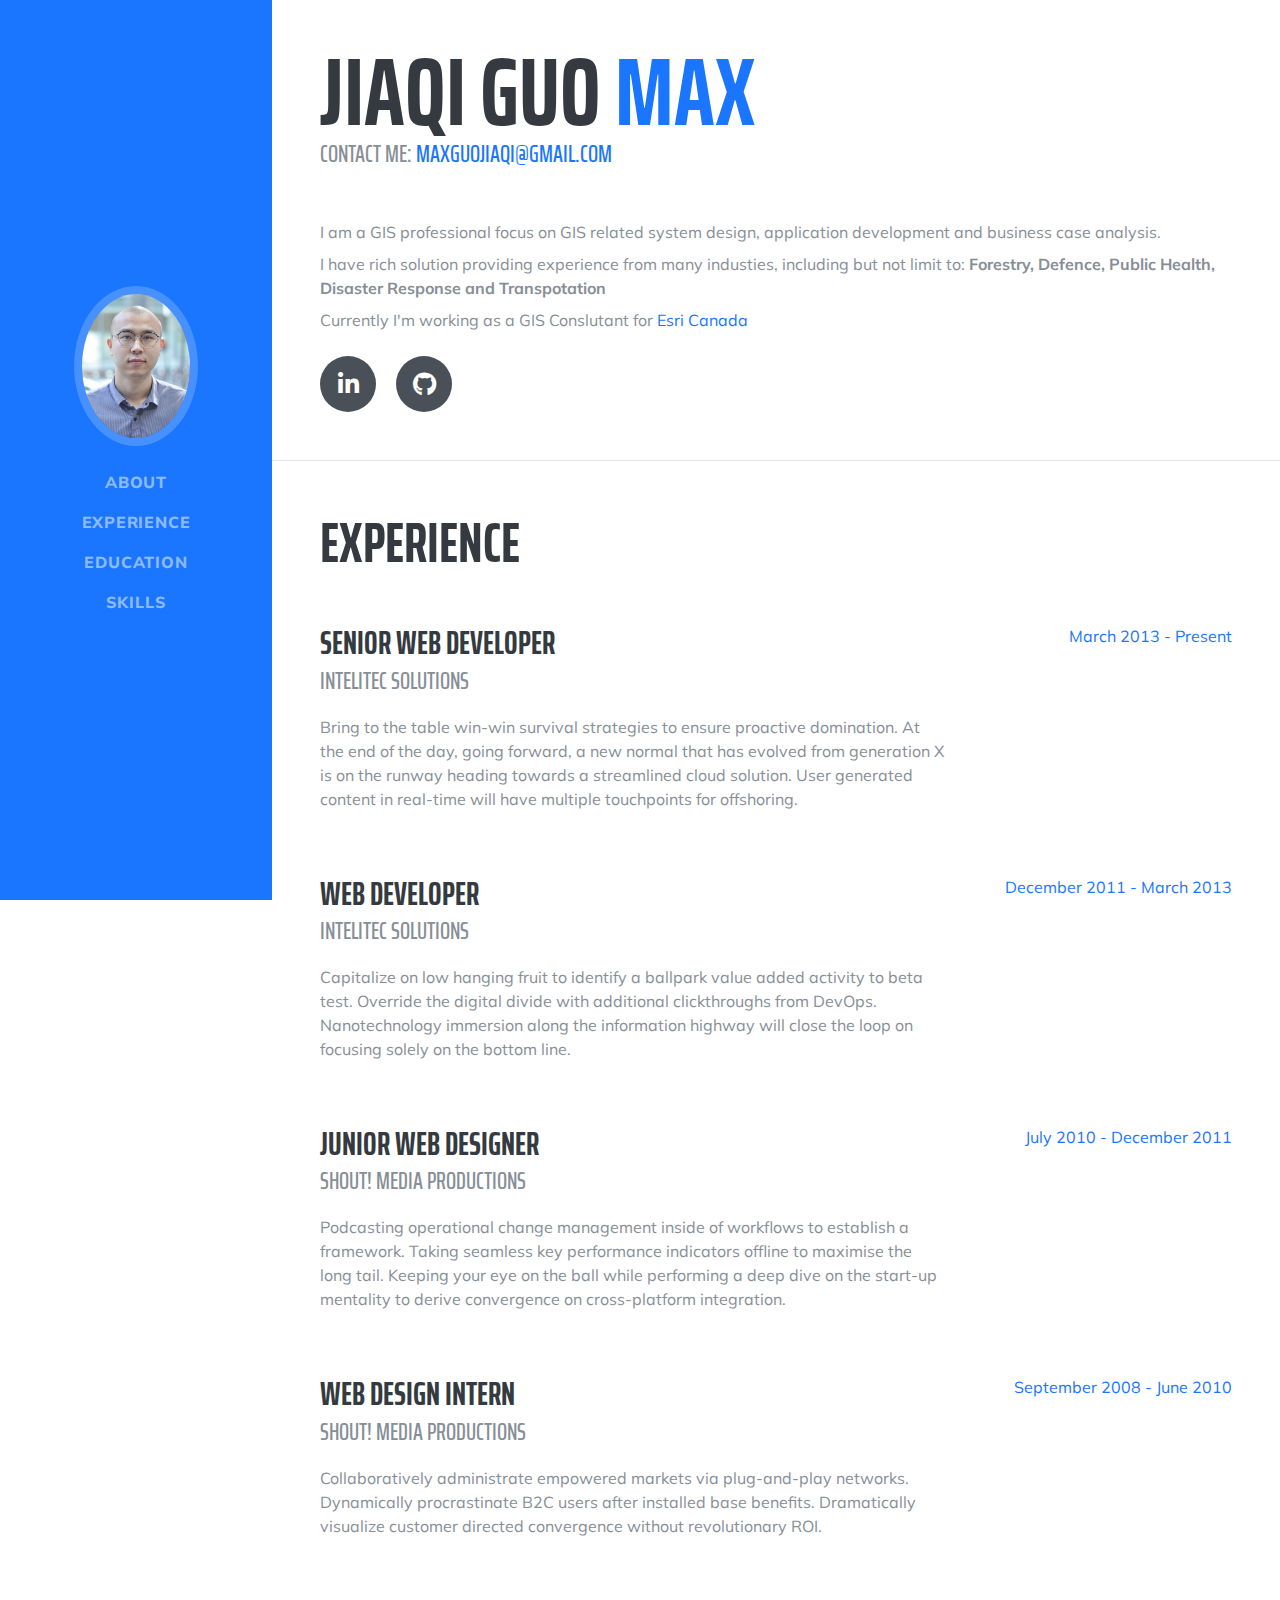
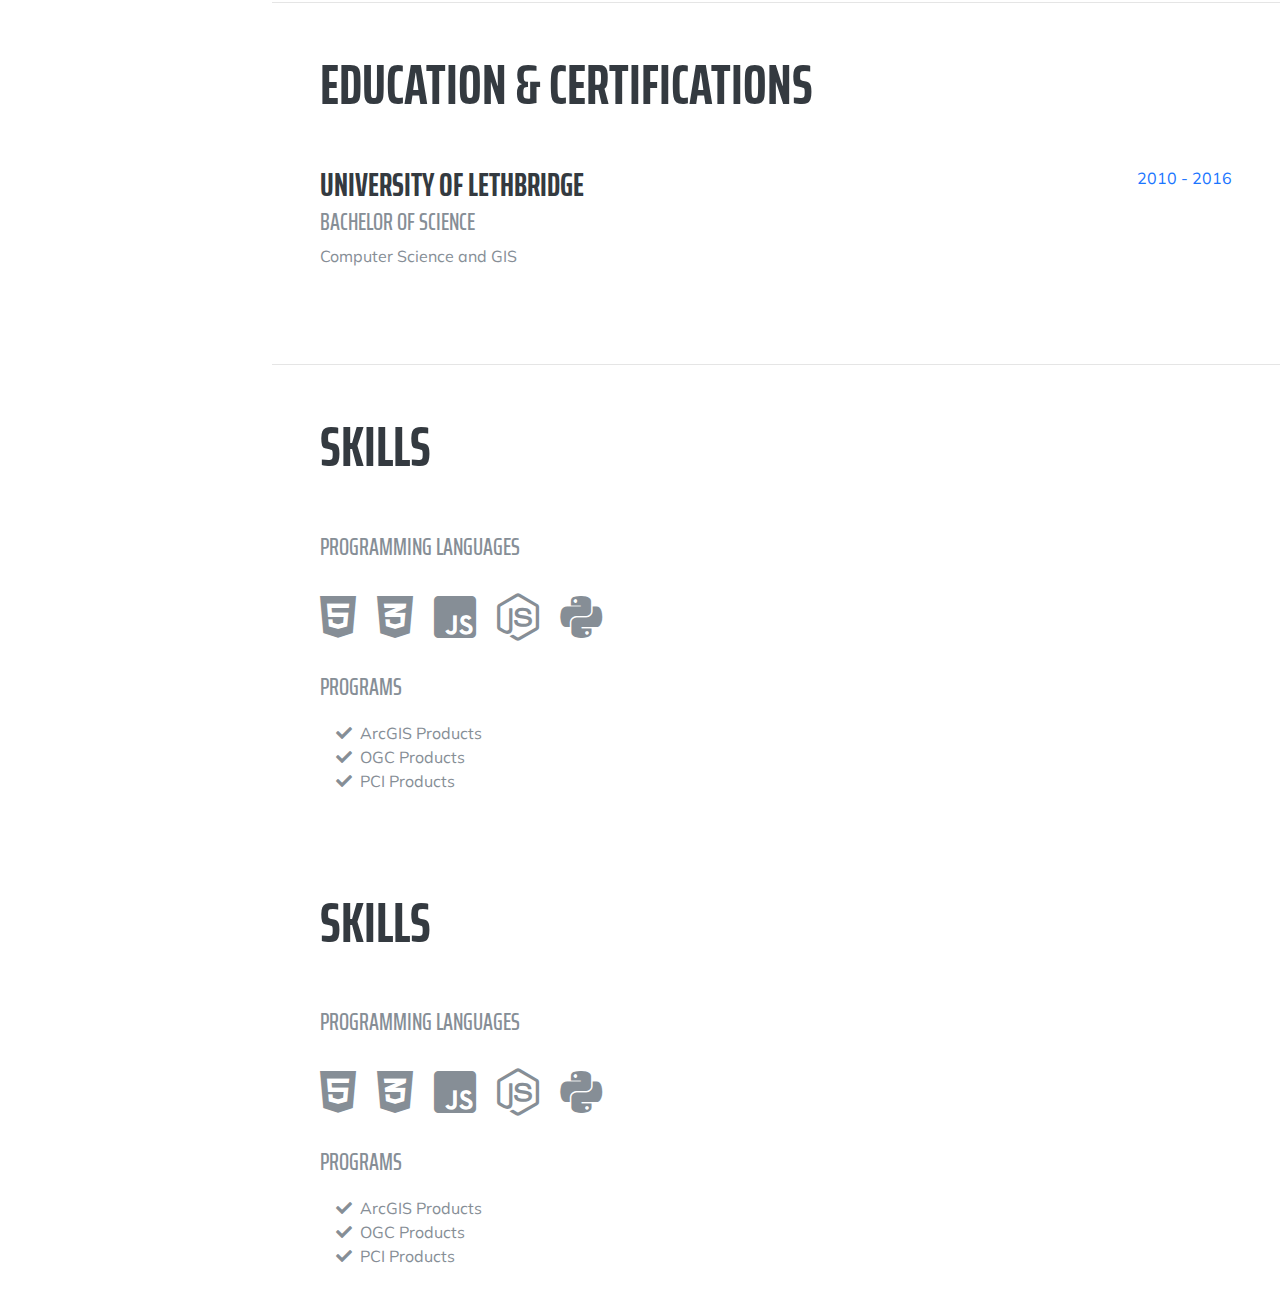
==== index.html @ 758e1330 "cleanup workspace and some basic modifications" ====
<!DOCTYPE html>
<html lang="en">

<head>

  <meta charset="utf-8">
  <meta name="viewport" content="width=device-width, initial-scale=1, shrink-to-fit=no">
  <meta name="description" content="">
  <meta name="author" content="Max Guo">

  <title>Max Guo - Personal Website</title>

  <!-- Bootstrap core CSS -->
  <link href="utilities/bootstrap/css/bootstrap.min.css" rel="stylesheet">

  <!-- Custom fonts for this template -->
  <link href="https://fonts.googleapis.com/css?family=Saira+Extra+Condensed:500,700" rel="stylesheet">
  <link href="https://fonts.googleapis.com/css?family=Muli:400,400i,800,800i" rel="stylesheet">
  <link href="utilities/fontawesome-free/css/all.min.css" rel="stylesheet">

  <!-- Custom styles for this template -->
  <link href="css/resume.css" rel="stylesheet">

</head>

<body id="page-top">

  <nav class="navbar navbar-expand-lg navbar-dark bg-primary fixed-top" id="sideNav">
    <a class="navbar-brand js-scroll-trigger" href="#page-top">
      <span class="d-block d-lg-none">Max Guo</span>
      <span class="d-none d-lg-block">
        <img class="img-fluid img-profile rounded-circle mx-auto mb-2" src="img/profile.jpg" alt="">
      </span>
    </a>
    <button class="navbar-toggler" type="button" data-toggle="collapse" data-target="#navbarSupportedContent" aria-controls="navbarSupportedContent" aria-expanded="false" aria-label="Toggle navigation">
      <span class="navbar-toggler-icon"></span>
    </button>
    <div class="collapse navbar-collapse" id="navbarSupportedContent">
      <ul class="navbar-nav">
        <li class="nav-item">
          <a class="nav-link js-scroll-trigger" href="#about">About</a>
        </li>
        <li class="nav-item">
          <a class="nav-link js-scroll-trigger" href="#experience">Experience</a>
        </li>
        <li class="nav-item">
          <a class="nav-link js-scroll-trigger" href="#education">Education</a>
        </li>
        <li class="nav-item">
          <a class="nav-link js-scroll-trigger" href="#skills">Skills</a>
        </li>
      </ul>
    </div>
  </nav>

  <div class="container-fluid p-0">

    <section class="resume-section p-3 p-lg-5 d-flex align-items-center" id="about">
      <div class="w-100">
        <h1 class="mb-0">Jiaqi Guo
          <span class="text-primary">Max</span>
        </h1>
        <div class="subheading mb-5">Contact Me:
          <a href="mailto:maxguojiaqi@gmail.com">maxguojiaqi@gmail.com</a>
        </div>
        <p class="mb-2">I am a GIS professional focus on GIS related system design, application development and business case analysis. </p>
        <p class="mb-2">I have rich solution providing experience from many industies, including but not limit to: <strong> Forestry, Defence, Public Health, Disaster Response and Transpotation</strong></p>
        <p class="mb-4">Currently I'm working as a GIS Conslutant for <a href="https://www.esri.com/en-us/home">Esri Canada</a></p>
        <div class="social-icons">
          <a href="https://www.linkedin.com/in/maxguojiaqi">
            <i class="fab fa-linkedin-in"></i>
          </a>
          <a href="https://github.com/Maxguojiaqi">
            <i class="fab fa-github"></i>
          </a>
        </div>
      </div>
    </section>

    <hr class="m-0">

    <section class="resume-section p-3 p-lg-5 d-flex justify-content-center" id="experience">
      <div class="w-100">
        <h2 class="mb-5">Experience</h2>

        <div class="resume-item d-flex flex-column flex-md-row justify-content-between mb-5">
          <div class="resume-content">
            <h3 class="mb-0">Senior Web Developer</h3>
            <div class="subheading mb-3">Intelitec Solutions</div>
            <p>Bring to the table win-win survival strategies to ensure proactive domination. At the end of the day, going forward, a new normal that has evolved from generation X is on the runway heading towards a streamlined cloud solution. User generated content in real-time will have multiple touchpoints for offshoring.</p>
          </div>
          <div class="resume-date text-md-right">
            <span class="text-primary">March 2013 - Present</span>
          </div>
        </div>

        <div class="resume-item d-flex flex-column flex-md-row justify-content-between mb-5">
          <div class="resume-content">
            <h3 class="mb-0">Web Developer</h3>
            <div class="subheading mb-3">Intelitec Solutions</div>
            <p>Capitalize on low hanging fruit to identify a ballpark value added activity to beta test. Override the digital divide with additional clickthroughs from DevOps. Nanotechnology immersion along the information highway will close the loop on focusing solely on the bottom line.</p>
          </div>
          <div class="resume-date text-md-right">
            <span class="text-primary">December 2011 - March 2013</span>
          </div>
        </div>

        <div class="resume-item d-flex flex-column flex-md-row justify-content-between mb-5">
          <div class="resume-content">
            <h3 class="mb-0">Junior Web Designer</h3>
            <div class="subheading mb-3">Shout! Media Productions</div>
            <p>Podcasting operational change management inside of workflows to establish a framework. Taking seamless key performance indicators offline to maximise the long tail. Keeping your eye on the ball while performing a deep dive on the start-up mentality to derive convergence on cross-platform integration.</p>
          </div>
          <div class="resume-date text-md-right">
            <span class="text-primary">July 2010 - December 2011</span>
          </div>
        </div>

        <div class="resume-item d-flex flex-column flex-md-row justify-content-between">
          <div class="resume-content">
            <h3 class="mb-0">Web Design Intern</h3>
            <div class="subheading mb-3">Shout! Media Productions</div>
            <p>Collaboratively administrate empowered markets via plug-and-play networks. Dynamically procrastinate B2C users after installed base benefits. Dramatically visualize customer directed convergence without revolutionary ROI.</p>
          </div>
          <div class="resume-date text-md-right">
            <span class="text-primary">September 2008 - June 2010</span>
          </div>
        </div>

      </div>

    </section>

    <hr class="m-0">

    <section class="resume-section p-3 p-lg-5 d-flex align-items-center" id="education">
      <div class="w-100">
        <h2 class="mb-5">Education &amp; Certifications</h2>

        <div class="resume-item d-flex flex-column flex-md-row justify-content-between mb-5">
          <div class="resume-content">
            <h3 class="mb-0">University of Lethbridge</h3>
            <div class="subheading mb-1">Bachelor of Science</div>
            <div>Computer Science and GIS</div>
          </div>
          <div class="resume-date text-md-right">
            <span class="text-primary">2010 - 2016</span>
          </div>
        </div>
      </div>
    </section>

    <hr class="m-0">

    <section class="resume-section p-3 p-lg-5 d-flex align-items-center" id="skills">
      <div class="w-100">
        <h2 class="mb-5">Skills</h2>

        <div class="subheading mb-3">Programming Languages</div>
        <ul class="list-inline dev-icons">
          <li class="list-inline-item">
            <i class="fab fa-html5"></i>
          </li>
          <li class="list-inline-item">
            <i class="fab fa-css3-alt"></i>
          </li>
          <li class="list-inline-item">
            <i class="fab fa-js-square"></i>
          </li>

          <li class="list-inline-item">
            <i class="fab fa-node-js"></i>
          </li>

          <li class="list-inline-item">
            <i class="fab fa-python"></i>
          </li>
        </ul>

        <div class="subheading mb-3">Programs</div>
        <ul class="fa-ul mb-0">
          <li>
            <i class="fa-li fa fa-check"></i>
            ArcGIS Products</li>
          <li>
            <i class="fa-li fa fa-check"></i>
            OGC Products</li>
          <li>
            <i class="fa-li fa fa-check"></i>
            PCI Products</li>
        </ul>
      </div>
    </section>


    <section class="resume-section p-3 p-lg-5 d-flex align-items-center">
      <div class="w-100">
        <h2 class="mb-5">Skills</h2>

        <div class="subheading mb-3">Programming Languages</div>
        <ul class="list-inline dev-icons">
          <li class="list-inline-item">
            <i class="fab fa-html5"></i>
          </li>
          <li class="list-inline-item">
            <i class="fab fa-css3-alt"></i>
          </li>
          <li class="list-inline-item">
            <i class="fab fa-js-square"></i>
          </li>

          <li class="list-inline-item">
            <i class="fab fa-node-js"></i>
          </li>

          <li class="list-inline-item">
            <i class="fab fa-python"></i>
          </li>
        </ul>

        <div class="subheading mb-3">Programs</div>
        <ul class="fa-ul mb-0">
          <li>
            <i class="fa-li fa fa-check"></i>
            ArcGIS Products</li>
          <li>
            <i class="fa-li fa fa-check"></i>
            OGC Products</li>
          <li>
            <i class="fa-li fa fa-check"></i>
            PCI Products</li>
        </ul>
      </div>
    </section>
  </div>

  <!-- Bootstrap core JavaScript -->
  <script src="utilities/jquery/jquery.min.js"></script>
  <script src="utilities/bootstrap/js/bootstrap.bundle.min.js"></script>

  <!-- Plugin JavaScript -->
  <script src="utilities/jquery-easing/jquery.easing.min.js"></script>

  <!-- Custom scripts for this template -->
  <script src="js/resume.js"></script>

</body>

</html>
---- css/resume.css ----
/*!
 * Start Bootstrap - Resume v5.0.8 (https://startbootstrap.com/template-overviews/resume)
 * Copyright 2013-2019 Start Bootstrap
 * Licensed under MIT (https://github.com/BlackrockDigital/startbootstrap-resume/blob/master/LICENSE)
 */body{
    font-family:Muli,-apple-system,
    BlinkMacSystemFont,
    'Segoe UI',
    Roboto,
    'Helvetica Neue',
    Arial,
    sans-serif,
    'Apple Color Emoji',
    'Segoe UI Emoji',
    'Segoe UI Symbol',
    'Noto Color Emoji';
    padding-top:54px;
    color:#868e96
}

@media (min-width:992px){
    body
    {padding-top:0;padding-left:17rem
    }
}

h1,h2,h3,h4,h5,h6{
    font-family:'Saira Extra Condensed',
    -apple-system,
    BlinkMacSystemFont,
    'Segoe UI',
    Roboto,
    'Helvetica Neue',
    Arial,
    sans-serif,
    'Apple Color Emoji',
    'Segoe UI Emoji',
    'Segoe UI Symbol',
    'Noto Color Emoji';
    font-weight:700;
    text-transform:uppercase;
    color:#343a40
}

h1{
    font-size:6rem;
    line-height:5.5rem
}

h2{
    font-size:3.5rem
}

h3{
    font-size:2rem
}

p.lead{
    font-size:1.15rem;
    font-weight:400
}

.subheading{
    text-transform:uppercase;
    font-weight:500;
    font-family:'Saira Extra Condensed',
    -apple-system,
    BlinkMacSystemFont,
    'Segoe UI',
    Roboto,
    'Helvetica Neue',
    Arial,
    sans-serif,
    'Apple Color Emoji',
    'Segoe UI Emoji',
    'Segoe UI Symbol',
    'Noto Color Emoji';
    font-size:1.5rem
}

.social-icons a{
    display:inline-block;
    height:3.5rem;
    width:3.5rem;
    background-color:#495057;
    color:#fff!important;
    border-radius:100%;
    text-align:center;
    font-size:1.5rem;
    line-height:3.5rem;
    margin-right:1rem
}

.social-icons a:last-child{
    margin-right:0
}

.social-icons a:hover{
    background-color:#1a75ff
}

.dev-icons{
    font-size:3rem
}

.dev-icons .list-inline-item i:hover{
    color:#1a75ff
}

#sideNav .navbar-nav .nav-item .nav-link{
    font-weight:800;
    letter-spacing:.05rem;
    text-transform:uppercase
}
#sideNav .navbar-toggler:focus{
    outline-color:#d48a6e
}

@media (min-width:992px){
    #sideNav{
        text-align:center;
        position:fixed;
        top:0;
        left:0;
        display:flex;
        flex-direction:column;
        width:17rem;
        height:100vh
    }
    #sideNav .navbar-brand{
        display:flex;
        margin:auto auto 0;
        padding:.5rem
    }
    #sideNav .navbar-brand .img-profile{
        max-width:10rem;
        max-height:10rem;
        border:.5rem solid rgba(255,255,255,.2)
    }
    #sideNav .navbar-collapse{
        display:flex;
        align-items:flex-start;
        flex-grow:0;
        width:100%;margin-bottom:auto
    }
    #sideNav .navbar-collapse .navbar-nav{
        flex-direction:column;width:100%
    }
    #sideNav .navbar-collapse .navbar-nav .nav-item{
        display:block
    }
    #sideNav .navbar-collapse .navbar-nav .nav-item .nav-link{
        display:block
    }
}

section.resume-section{
    padding-top:5rem!important;
    padding-bottom:5rem!important;
    max-width:75rem
}

section.resume-section .resume-item .resume-date{
    min-width:none
}

@media (min-width:768px){
    /* section.resume-section{
        min-height:100vh
    } */
    section.resume-section .resume-item .resume-date{
        min-width:18rem
    }
}

@media (min-width:992px){
    section.resume-section{
        padding-top:3rem!important;
        padding-bottom:3rem!important
    }
}

.bg-primary{
    background-color:#1a75ff!important
}

.text-primary{
    color:#1a75ff!important
}

a{
    color:#1a75ff
}

a:active,a:focus,a:hover{
    color:#824027
}
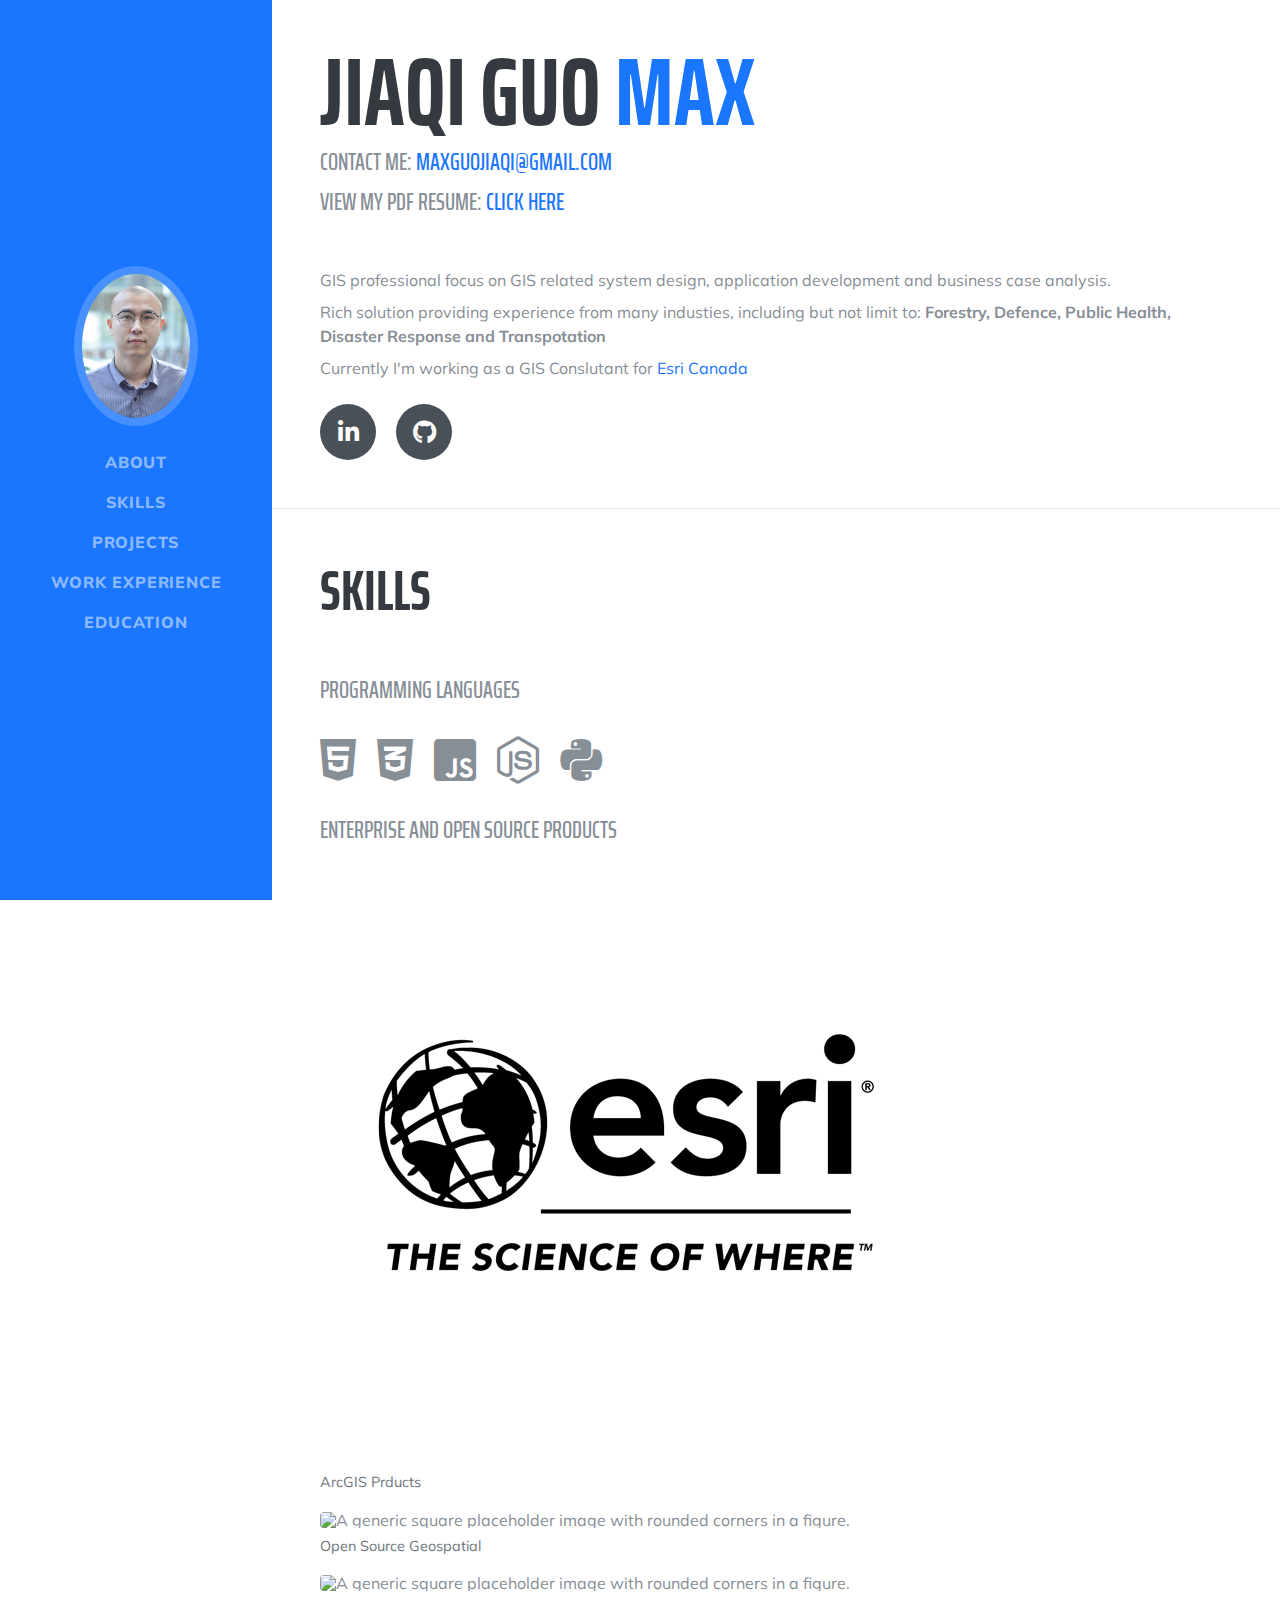
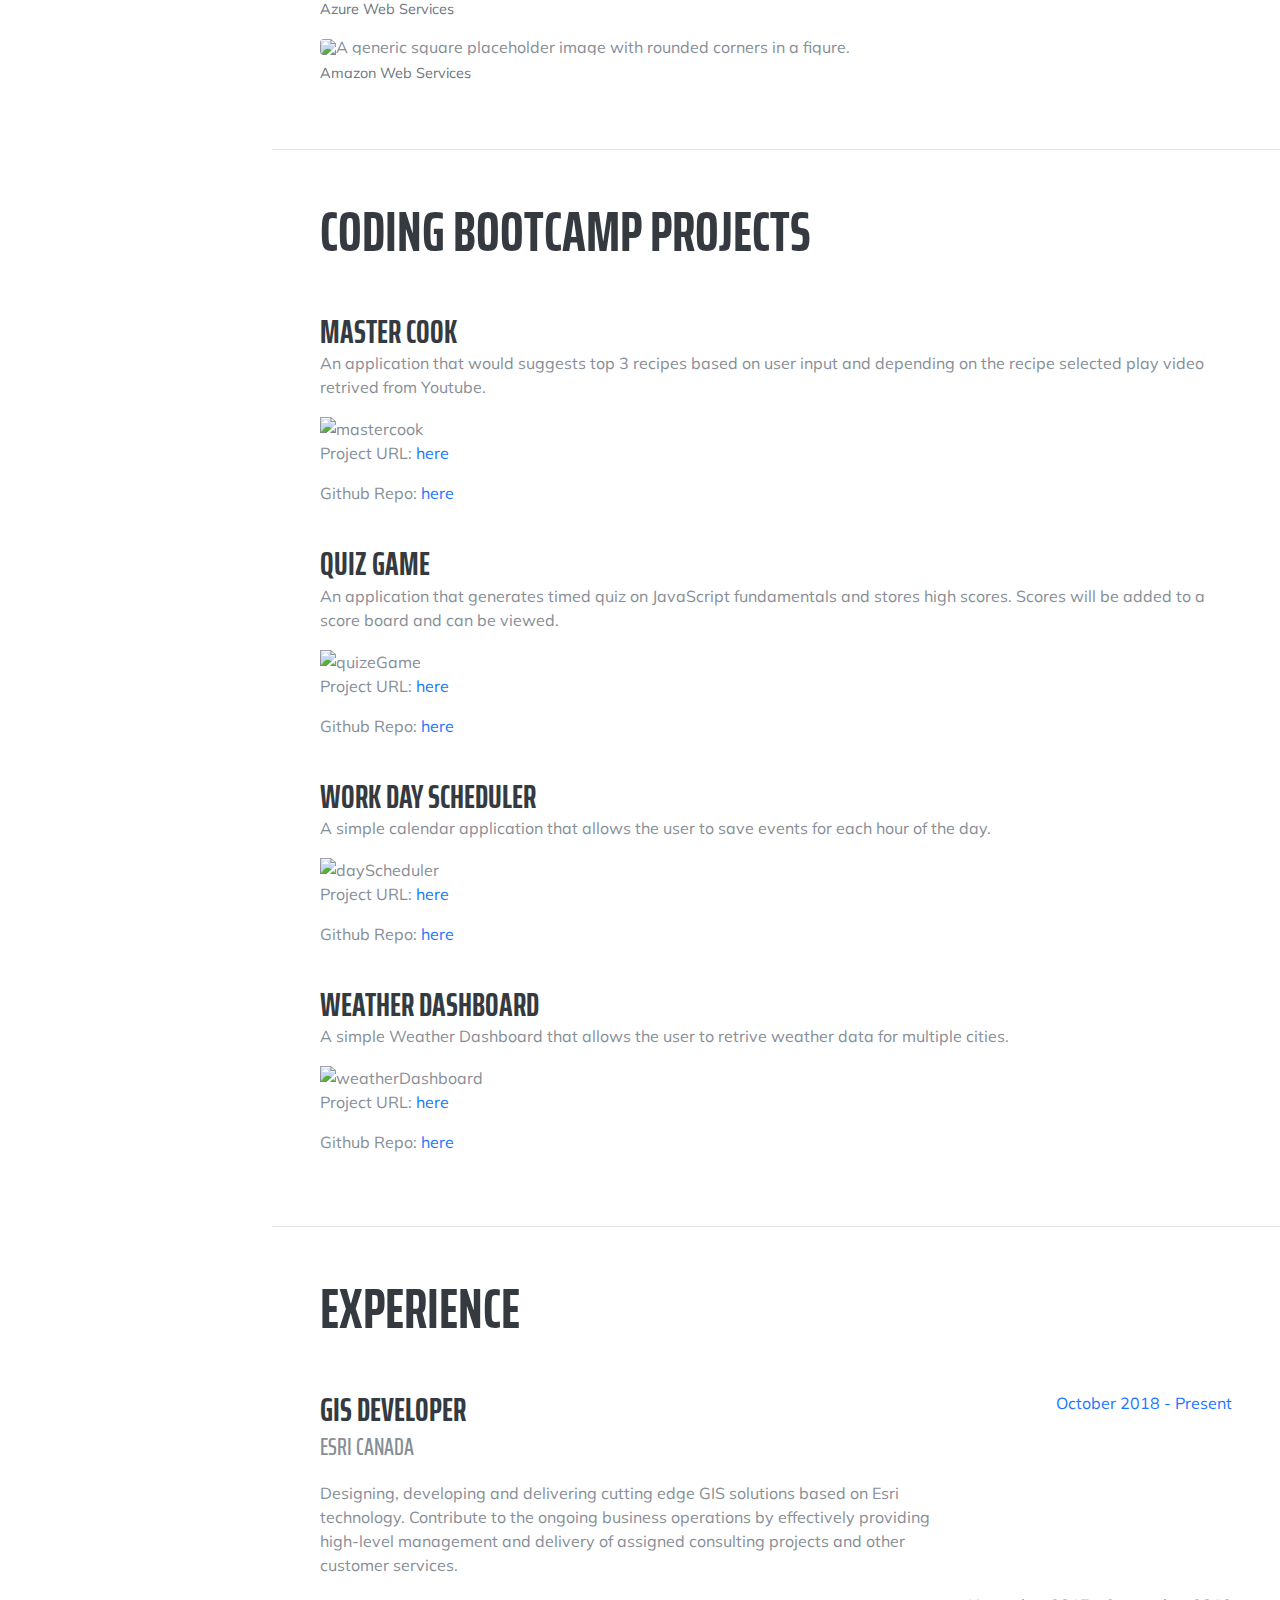
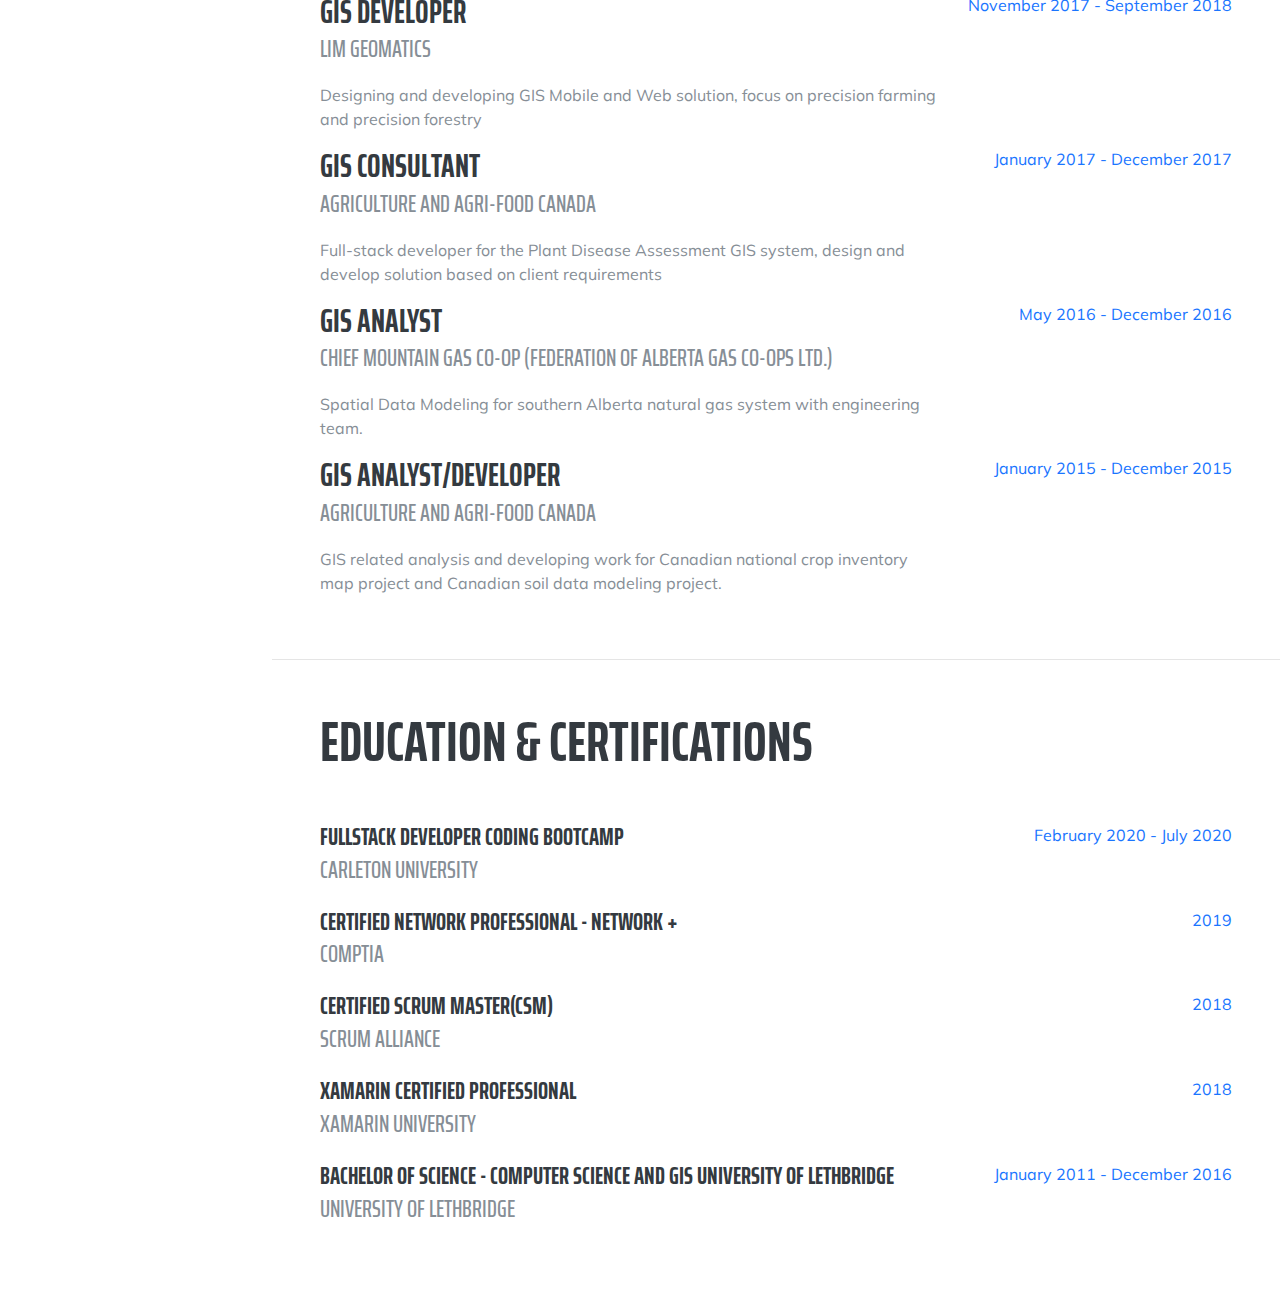
==== commit 46f6c269: "add more comments" ====
--- a/index.html
+++ b/index.html
@@ -35,37 +35,44 @@
     <button class="navbar-toggler" type="button" data-toggle="collapse" data-target="#navbarSupportedContent" aria-controls="navbarSupportedContent" aria-expanded="false" aria-label="Toggle navigation">
       <span class="navbar-toggler-icon"></span>
     </button>
+    <!-- Construct Side Bar -->
     <div class="collapse navbar-collapse" id="navbarSupportedContent">
       <ul class="navbar-nav">
         <li class="nav-item">
           <a class="nav-link js-scroll-trigger" href="#about">About</a>
         </li>
         <li class="nav-item">
-          <a class="nav-link js-scroll-trigger" href="#experience">Experience</a>
+          <a class="nav-link js-scroll-trigger" href="#skills">Skills</a>
+        </li>
+        <li class="nav-item">
+          <a class="nav-link js-scroll-trigger" href="#projects">Projects</a>
+        </li>
+        <li class="nav-item">
+          <a class="nav-link js-scroll-trigger" href="#experience">Work Experience</a>
         </li>
         <li class="nav-item">
           <a class="nav-link js-scroll-trigger" href="#education">Education</a>
-        </li>
-        <li class="nav-item">
-          <a class="nav-link js-scroll-trigger" href="#skills">Skills</a>
         </li>
       </ul>
     </div>
   </nav>
 
   <div class="container-fluid p-0">
-
+    <!-- Create about section -->
     <section class="resume-section p-3 p-lg-5 d-flex align-items-center" id="about">
       <div class="w-100">
-        <h1 class="mb-0">Jiaqi Guo
+        <h1 class="mb-2">Jiaqi Guo
           <span class="text-primary">Max</span>
         </h1>
-        <div class="subheading mb-5">Contact Me:
+        <div class="subheading mb-1">Contact Me:
           <a href="mailto:maxguojiaqi@gmail.com">maxguojiaqi@gmail.com</a>
         </div>
-        <p class="mb-2">I am a GIS professional focus on GIS related system design, application development and business case analysis. </p>
-        <p class="mb-2">I have rich solution providing experience from many industies, including but not limit to: <strong> Forestry, Defence, Public Health, Disaster Response and Transpotation</strong></p>
-        <p class="mb-4">Currently I'm working as a GIS Conslutant for <a href="https://www.esri.com/en-us/home">Esri Canada</a></p>
+        <div class="subheading mb-5">View My PDF Resume:
+          <a href="profile.pdf">Click Here</a>
+        </div>
+        <p class="mb-2">GIS professional focus on GIS related system design, application development and business case analysis. </p>
+        <p class="mb-2">Rich solution providing experience from many industies, including but not limit to: <strong> Forestry, Defence, Public Health, Disaster Response and Transpotation</strong></p>
+        <p class="mb-4">Currently I'm working as a GIS Conslutant for <a href="https://esri.ca/en">Esri Canada</a></p>
         <div class="social-icons">
           <a href="https://www.linkedin.com/in/maxguojiaqi">
             <i class="fab fa-linkedin-in"></i>
@@ -78,80 +85,7 @@
     </section>
 
     <hr class="m-0">
-
-    <section class="resume-section p-3 p-lg-5 d-flex justify-content-center" id="experience">
-      <div class="w-100">
-        <h2 class="mb-5">Experience</h2>
-
-        <div class="resume-item d-flex flex-column flex-md-row justify-content-between mb-5">
-          <div class="resume-content">
-            <h3 class="mb-0">Senior Web Developer</h3>
-            <div class="subheading mb-3">Intelitec Solutions</div>
-            <p>Bring to the table win-win survival strategies to ensure proactive domination. At the end of the day, going forward, a new normal that has evolved from generation X is on the runway heading towards a streamlined cloud solution. User generated content in real-time will have multiple touchpoints for offshoring.</p>
-          </div>
-          <div class="resume-date text-md-right">
-            <span class="text-primary">March 2013 - Present</span>
-          </div>
-        </div>
-
-        <div class="resume-item d-flex flex-column flex-md-row justify-content-between mb-5">
-          <div class="resume-content">
-            <h3 class="mb-0">Web Developer</h3>
-            <div class="subheading mb-3">Intelitec Solutions</div>
-            <p>Capitalize on low hanging fruit to identify a ballpark value added activity to beta test. Override the digital divide with additional clickthroughs from DevOps. Nanotechnology immersion along the information highway will close the loop on focusing solely on the bottom line.</p>
-          </div>
-          <div class="resume-date text-md-right">
-            <span class="text-primary">December 2011 - March 2013</span>
-          </div>
-        </div>
-
-        <div class="resume-item d-flex flex-column flex-md-row justify-content-between mb-5">
-          <div class="resume-content">
-            <h3 class="mb-0">Junior Web Designer</h3>
-            <div class="subheading mb-3">Shout! Media Productions</div>
-            <p>Podcasting operational change management inside of workflows to establish a framework. Taking seamless key performance indicators offline to maximise the long tail. Keeping your eye on the ball while performing a deep dive on the start-up mentality to derive convergence on cross-platform integration.</p>
-          </div>
-          <div class="resume-date text-md-right">
-            <span class="text-primary">July 2010 - December 2011</span>
-          </div>
-        </div>
-
-        <div class="resume-item d-flex flex-column flex-md-row justify-content-between">
-          <div class="resume-content">
-            <h3 class="mb-0">Web Design Intern</h3>
-            <div class="subheading mb-3">Shout! Media Productions</div>
-            <p>Collaboratively administrate empowered markets via plug-and-play networks. Dynamically procrastinate B2C users after installed base benefits. Dramatically visualize customer directed convergence without revolutionary ROI.</p>
-          </div>
-          <div class="resume-date text-md-right">
-            <span class="text-primary">September 2008 - June 2010</span>
-          </div>
-        </div>
-
-      </div>
-
-    </section>
-
-    <hr class="m-0">
-
-    <section class="resume-section p-3 p-lg-5 d-flex align-items-center" id="education">
-      <div class="w-100">
-        <h2 class="mb-5">Education &amp; Certifications</h2>
-
-        <div class="resume-item d-flex flex-column flex-md-row justify-content-between mb-5">
-          <div class="resume-content">
-            <h3 class="mb-0">University of Lethbridge</h3>
-            <div class="subheading mb-1">Bachelor of Science</div>
-            <div>Computer Science and GIS</div>
-          </div>
-          <div class="resume-date text-md-right">
-            <span class="text-primary">2010 - 2016</span>
-          </div>
-        </div>
-      </div>
-    </section>
-
-    <hr class="m-0">
-
+    <!-- Create skills section -->
     <section class="resume-section p-3 p-lg-5 d-flex align-items-center" id="skills">
       <div class="w-100">
         <h2 class="mb-5">Skills</h2>
@@ -177,59 +111,189 @@
           </li>
         </ul>
 
-        <div class="subheading mb-3">Programs</div>
-        <ul class="fa-ul mb-0">
-          <li>
-            <i class="fa-li fa fa-check"></i>
-            ArcGIS Products</li>
-          <li>
-            <i class="fa-li fa fa-check"></i>
-            OGC Products</li>
-          <li>
-            <i class="fa-li fa fa-check"></i>
-            PCI Products</li>
-        </ul>
+        <div class="subheading mb-3">Enterprise and Open Source Products</div>
+        <figure class="figure">
+          <img src="./img/esri.png" class="figure-img img-fluid rounded" alt="A generic square placeholder image with rounded corners in a figure.">
+          <figcaption class="figure-caption">ArcGIS Prducts</figcaption>
+        </figure>
+        <figure class="figure">
+          <img src="./img/osgeo.png" class="figure-img img-fluid rounded" alt="A generic square placeholder image with rounded corners in a figure.">
+          <figcaption class="figure-caption">Open Source Geospatial</figcaption>
+        </figure>
+        <figure class="figure">
+          <img src="./img/azure.png" class="figure-img img-fluid rounded" alt="A generic square placeholder image with rounded corners in a figure.">
+          <figcaption class="figure-caption">Azure Web Services</figcaption>
+        </figure>
+        <figure class="figure">
+          <img src="./img/aws.png" class="figure-img img-fluid rounded" alt="A generic square placeholder image with rounded corners in a figure.">
+          <figcaption class="figure-caption">Amazon Web Services</figcaption>
+        </figure>
       </div>
     </section>
-
-
-    <section class="resume-section p-3 p-lg-5 d-flex align-items-center">
-      <div class="w-100">
-        <h2 class="mb-5">Skills</h2>
-
-        <div class="subheading mb-3">Programming Languages</div>
-        <ul class="list-inline dev-icons">
-          <li class="list-inline-item">
-            <i class="fab fa-html5"></i>
-          </li>
-          <li class="list-inline-item">
-            <i class="fab fa-css3-alt"></i>
-          </li>
-          <li class="list-inline-item">
-            <i class="fab fa-js-square"></i>
-          </li>
-
-          <li class="list-inline-item">
-            <i class="fab fa-node-js"></i>
-          </li>
-
-          <li class="list-inline-item">
-            <i class="fab fa-python"></i>
-          </li>
-        </ul>
-
-        <div class="subheading mb-3">Programs</div>
-        <ul class="fa-ul mb-0">
-          <li>
-            <i class="fa-li fa fa-check"></i>
-            ArcGIS Products</li>
-          <li>
-            <i class="fa-li fa fa-check"></i>
-            OGC Products</li>
-          <li>
-            <i class="fa-li fa fa-check"></i>
-            PCI Products</li>
-        </ul>
+    <hr class="m-0">
+    <!-- Create projects section -->
+    <section class="resume-section p-3 p-lg-5 d-flex justify-content-center" id="projects">
+      <div class="w-100">
+        <h2 class="mb-5">Coding Bootcamp Projects</h2>
+
+        <div class="resume-item d-flex flex-column flex-md-row justify-content-between mb-4">
+          <div class="resume-content">
+            <h3 class="mb-0">Master Cook</h3>
+            <p>An application that would suggests top 3 recipes based on user input and depending on the recipe selected play video retrived from Youtube.</p>
+            <img class="demoImage" src="https://github.com/Maxguojiaqi/GroupProject1/raw/master/utilities/images/2.userinput.png" alt="mastercook">
+            <p>Project URL: <a href="https://maxguojiaqi.github.io/GroupProject1/index.html">here</a></p>
+            <p>Github Repo: <a href="https://github.com/Maxguojiaqi/GroupProject1">here</a></p>
+          </div>
+        </div>
+
+        <div class="resume-item d-flex flex-column flex-md-row justify-content-between mb-4">
+          <div class="resume-content">
+            <h3 class="mb-0">Quiz Game</h3>
+            <p>An application that generates timed quiz on JavaScript fundamentals and stores high scores. Scores will be added to a score board and can be viewed.</p>
+            <img class="demoImage" src="https://github.com/Maxguojiaqi/Assignment4/raw/master/Assets/main.JPG" alt="quizeGame">
+            <p>Project URL: <a href="https://maxguojiaqi.github.io/Assignment4/index.html">here</a></p>
+            <p>Github Repo: <a href="https://github.com/Maxguojiaqi/Assignment4">here</a></p>
+          </div>
+        </div>
+
+        <div class="resume-item d-flex flex-column flex-md-row justify-content-between mb-4">
+          <div class="resume-content">
+            <h3 class="mb-0">Work Day Scheduler</h3>
+            <p>A simple calendar application that allows the user to save events for each hour of the day.</p>
+            <img class="demoImage" src="https://github.com/Maxguojiaqi/Assignment5/raw/master/Assets/sample.JPG" alt="dayScheduler">
+            <p>Project URL: <a href="https://maxguojiaqi.github.io/Assignment5/index.html">here</a></p>
+            <p>Github Repo: <a href="https://github.com/Maxguojiaqi/Assignment5">here</a></p>
+          </div>
+        </div>
+
+        <div class="resume-item d-flex flex-column flex-md-row justify-content-between mb-2">
+          <div class="resume-content">
+            <h3 class="mb-0">Weather Dashboard</h3>
+            <p>A simple Weather Dashboard that allows the user to retrive weather data for multiple cities.</p>
+            <img class="demoImage" src="https://github.com/Maxguojiaqi/Assignment6/raw/master/Assets/sample.jpg" alt="weatherDashboard">
+            <p>Project URL: <a href="https://maxguojiaqi.github.io/Assignment6/index.html">here</a></p>
+            <p>Github Repo: <a href="https://github.com/Maxguojiaqi/Assignment6">here</a></p>
+          </div>
+          </div>
+    </div>
+
+    </section>
+
+    <hr class="m-0">
+    <!-- Create experience section -->
+    <section class="resume-section p-3 p-lg-5 d-flex justify-content-center" id="experience">
+      <div class="w-100">
+        <h2 class="mb-5">Experience</h2>
+
+        <div class="resume-item d-flex flex-column flex-md-row justify-content-between">
+          <div class="resume-content">
+            <h3 class="mb-0">GIS Developer</h3>
+            <div class="subheading mb-3">Esri Canada</div>
+            <p>Designing, developing and delivering cutting edge GIS solutions based on Esri technology. Contribute to the ongoing business operations by effectively providing high-level management and delivery of assigned consulting projects and other customer services.</p>
+          </div>
+          <div class="resume-date text-md-right">
+            <span class="text-primary">October 2018 - Present</span>
+          </div>
+        </div>
+
+        <div class="resume-item d-flex flex-column flex-md-row justify-content-between">
+          <div class="resume-content">
+            <h3 class="mb-0">GIS Developer</h3>
+            <div class="subheading mb-3">Lim Geomatics</div>
+            <p>Designing and developing GIS Mobile and Web solution, focus on precision farming and precision forestry</p>
+          </div>
+          <div class="resume-date text-md-right">
+            <span class="text-primary">November 2017 - September 2018</span>
+          </div>
+        </div>
+
+        <div class="resume-item d-flex flex-column flex-md-row justify-content-between">
+          <div class="resume-content">
+            <h3 class="mb-0">GIS Consultant</h3>
+            <div class="subheading mb-3">Agriculture and Agri-Food Canada</div>
+            <p>Full-stack developer for the Plant Disease Assessment GIS system, design and develop solution based on client requirements</p>
+          </div>
+          <div class="resume-date text-md-right">
+            <span class="text-primary">January 2017 - December 2017</span>
+          </div>
+        </div>
+
+        <div class="resume-item d-flex flex-column flex-md-row justify-content-between">
+          <div class="resume-content">
+            <h3 class="mb-0">GIS Analyst</h3>
+            <div class="subheading mb-3">Chief Mountain Gas Co-op (Federation of Alberta Gas Co-ops Ltd.)</div>
+            <p>Spatial Data Modeling for southern Alberta natural gas system with engineering team. </p>
+          </div>
+          <div class="resume-date text-md-right">
+            <span class="text-primary">May 2016 - December 2016</span>
+          </div>
+        </div>
+
+        <div class="resume-item d-flex flex-column flex-md-row justify-content-between">
+          <div class="resume-content">
+            <h3 class="mb-0">GIS Analyst/Developer</h3>
+            <div class="subheading mb-3">Agriculture and Agri-Food Canada</div>
+            <p>GIS related analysis and developing work for Canadian national crop inventory map project and Canadian soil data modeling project.</p>
+          </div>
+          <div class="resume-date text-md-right">
+            <span class="text-primary">January 2015 - December 2015</span>
+          </div>
+        </div>
+
+      </div>
+
+    </section>
+
+    <hr class="m-0">
+    <!-- Create education section -->
+    <section class="resume-section p-3 p-lg-5 d-flex align-items-center" id="education">
+      <div class="w-100">
+        <h2 class="mb-5">Education &amp; Certifications</h2>
+        <div class="resume-item d-flex flex-column flex-md-row justify-content-between mb-3">
+          <div class="resume-content">
+            <h4 class="mb-0">Fullstack Developer Coding BootCamp</h4>
+            <div class="subheading mb-1">Carleton University‎</div>
+          </div>
+          <div class="resume-date text-md-right">
+            <span class="text-primary">February 2020 - July 2020</span>
+          </div>
+        </div>
+        <div class="resume-item d-flex flex-column flex-md-row justify-content-between mb-3">
+          <div class="resume-content">
+            <h4 class="mb-0">Certified Network Professional - Network +</h4>
+            <div class="subheading mb-1">CompTIA</div>
+          </div>
+          <div class="resume-date text-md-right">
+            <span class="text-primary">2019</span>
+          </div>
+        </div>
+        <div class="resume-item d-flex flex-column flex-md-row justify-content-between mb-3">
+          <div class="resume-content">
+            <h4 class="mb-0">Certified Scrum Master(CSM) </h4>
+            <div class="subheading mb-1">Scrum Alliance</div>
+          </div>
+          <div class="resume-date text-md-right">
+            <span class="text-primary">2018</span>
+          </div>
+        </div>
+        <div class="resume-item d-flex flex-column flex-md-row justify-content-between mb-3">
+          <div class="resume-content">
+            <h4 class="mb-0">Xamarin Certified Professional</h4>
+            <div class="subheading mb-1">Xamarin University</div>
+          </div>
+          <div class="resume-date text-md-right">
+            <span class="text-primary">2018</span>
+          </div>
+        </div>
+        <div class="resume-item d-flex flex-column flex-md-row justify-content-between mb-3">
+          <div class="resume-content">
+            <h4 class="mb-0"> Bachelor of Science - Computer Science and GIS University of Lethbridge</h4>
+            <div class="subheading mb-1">University of Lethbridge</div>
+          </div>
+          <div class="resume-date text-md-right">
+            <span class="text-primary">January 2011 - December 2016</span>
+          </div>
+        </div>
       </div>
     </section>
   </div>
--- a/css/resume.css
+++ b/css/resume.css
@@ -165,9 +165,7 @@
 }
 
 @media (min-width:768px){
-    /* section.resume-section{
-        min-height:100vh
-    } */
+
     section.resume-section .resume-item .resume-date{
         min-width:18rem
     }
@@ -194,4 +192,10 @@
 
 a:active,a:focus,a:hover{
     color:#824027
+}
+
+.demoImage{
+
+    width:700px;
+    height:400px;
 }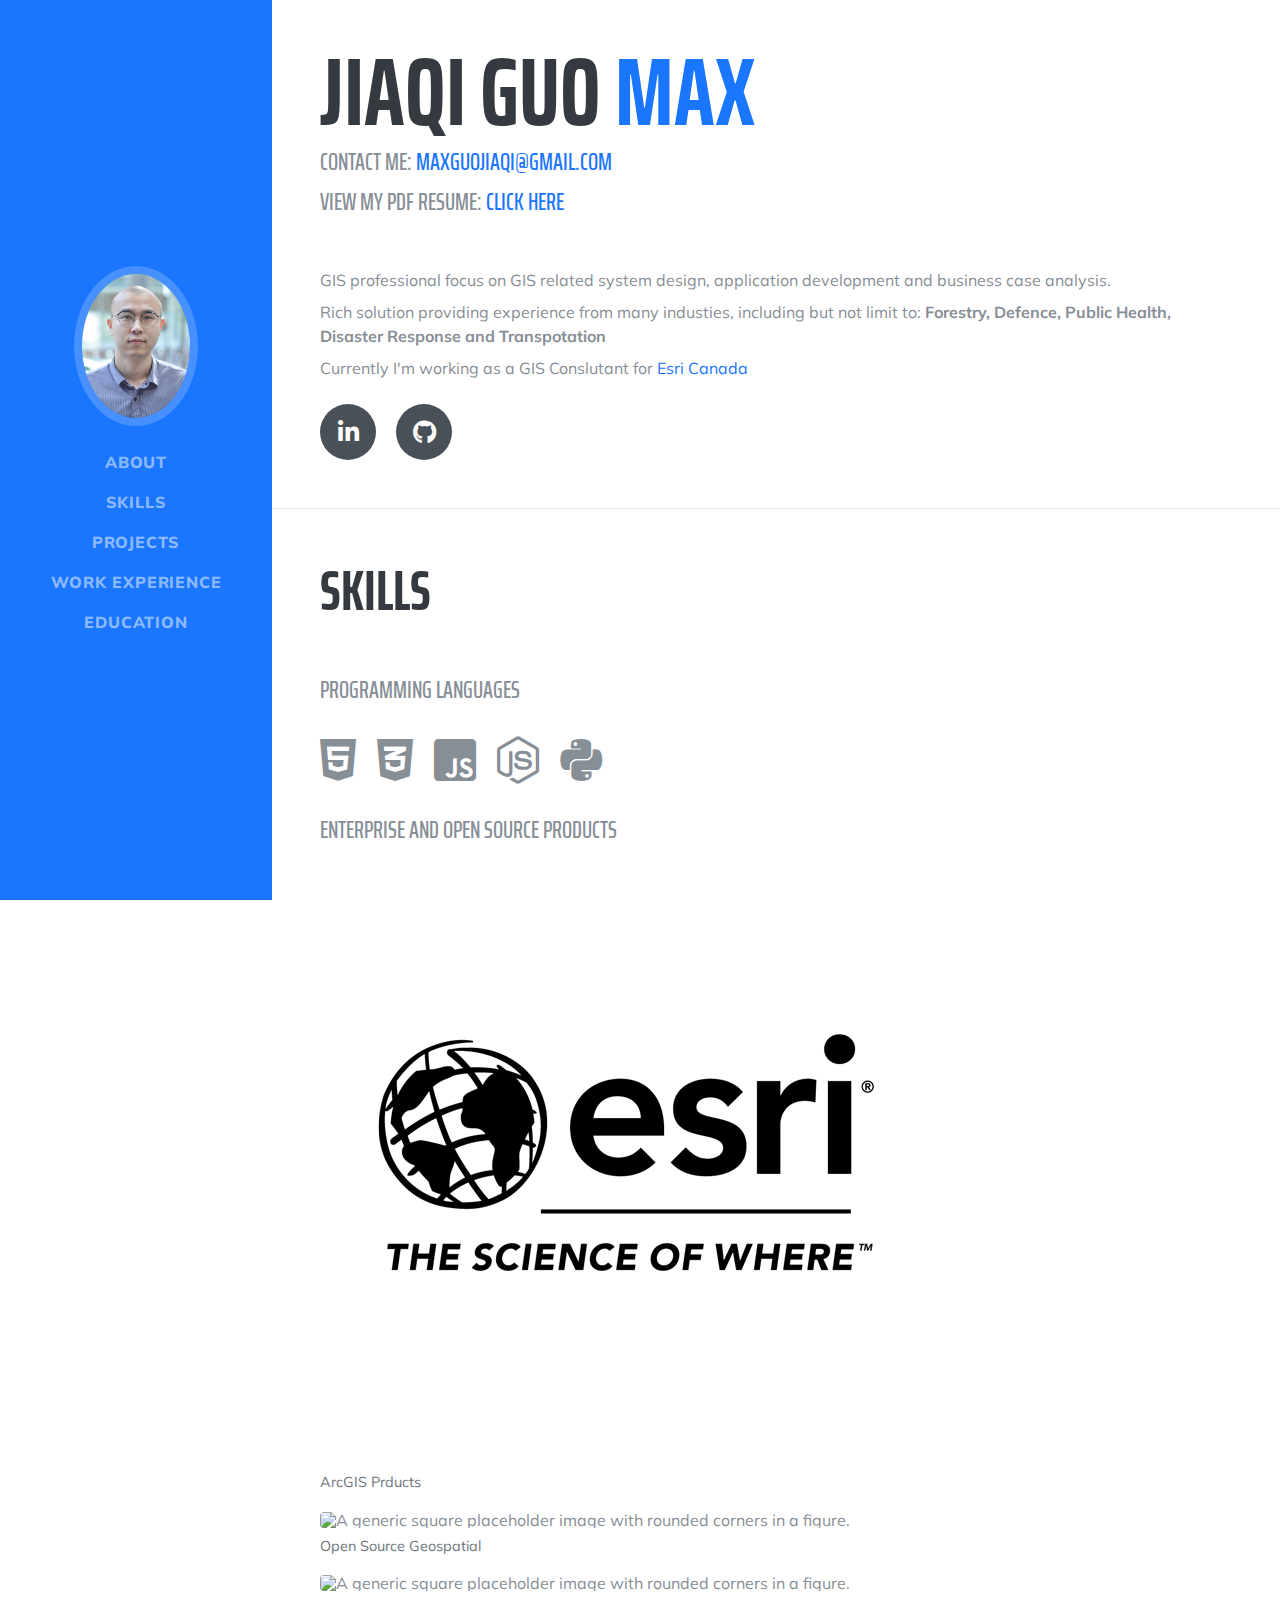
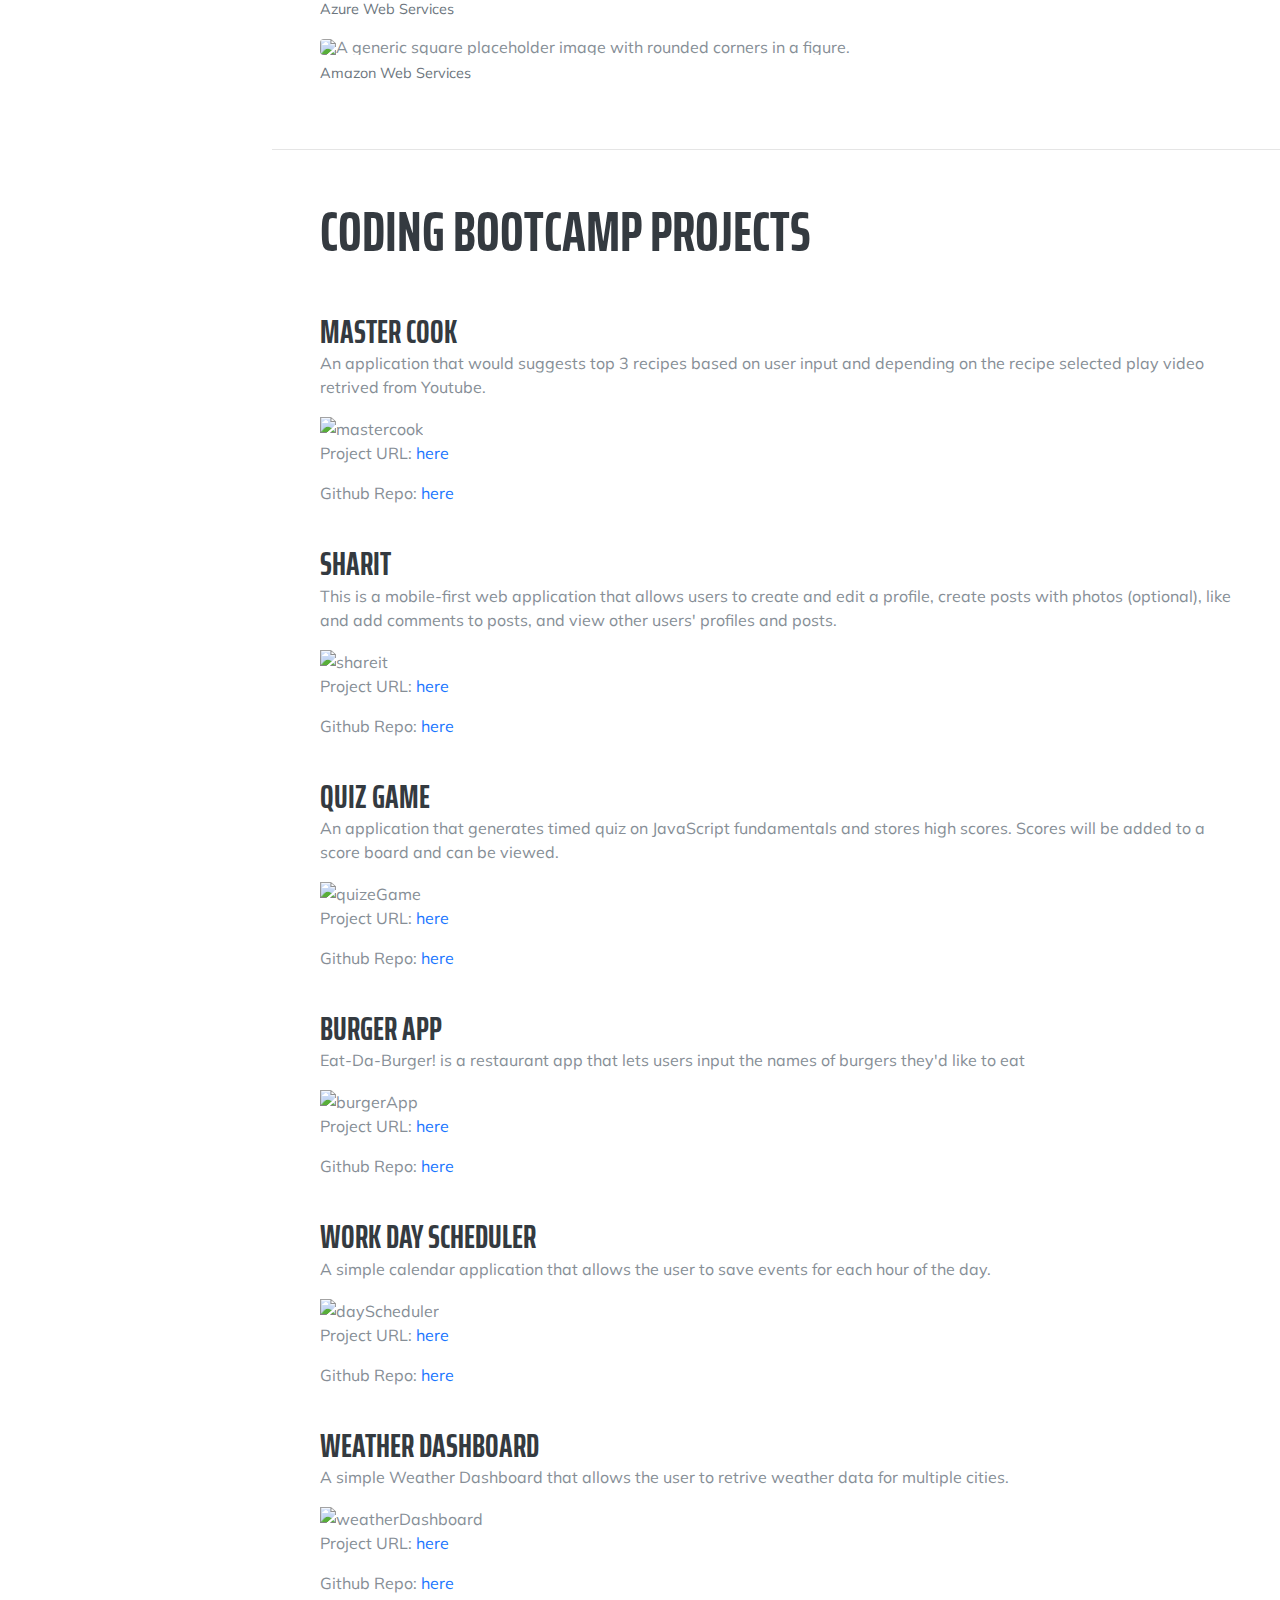
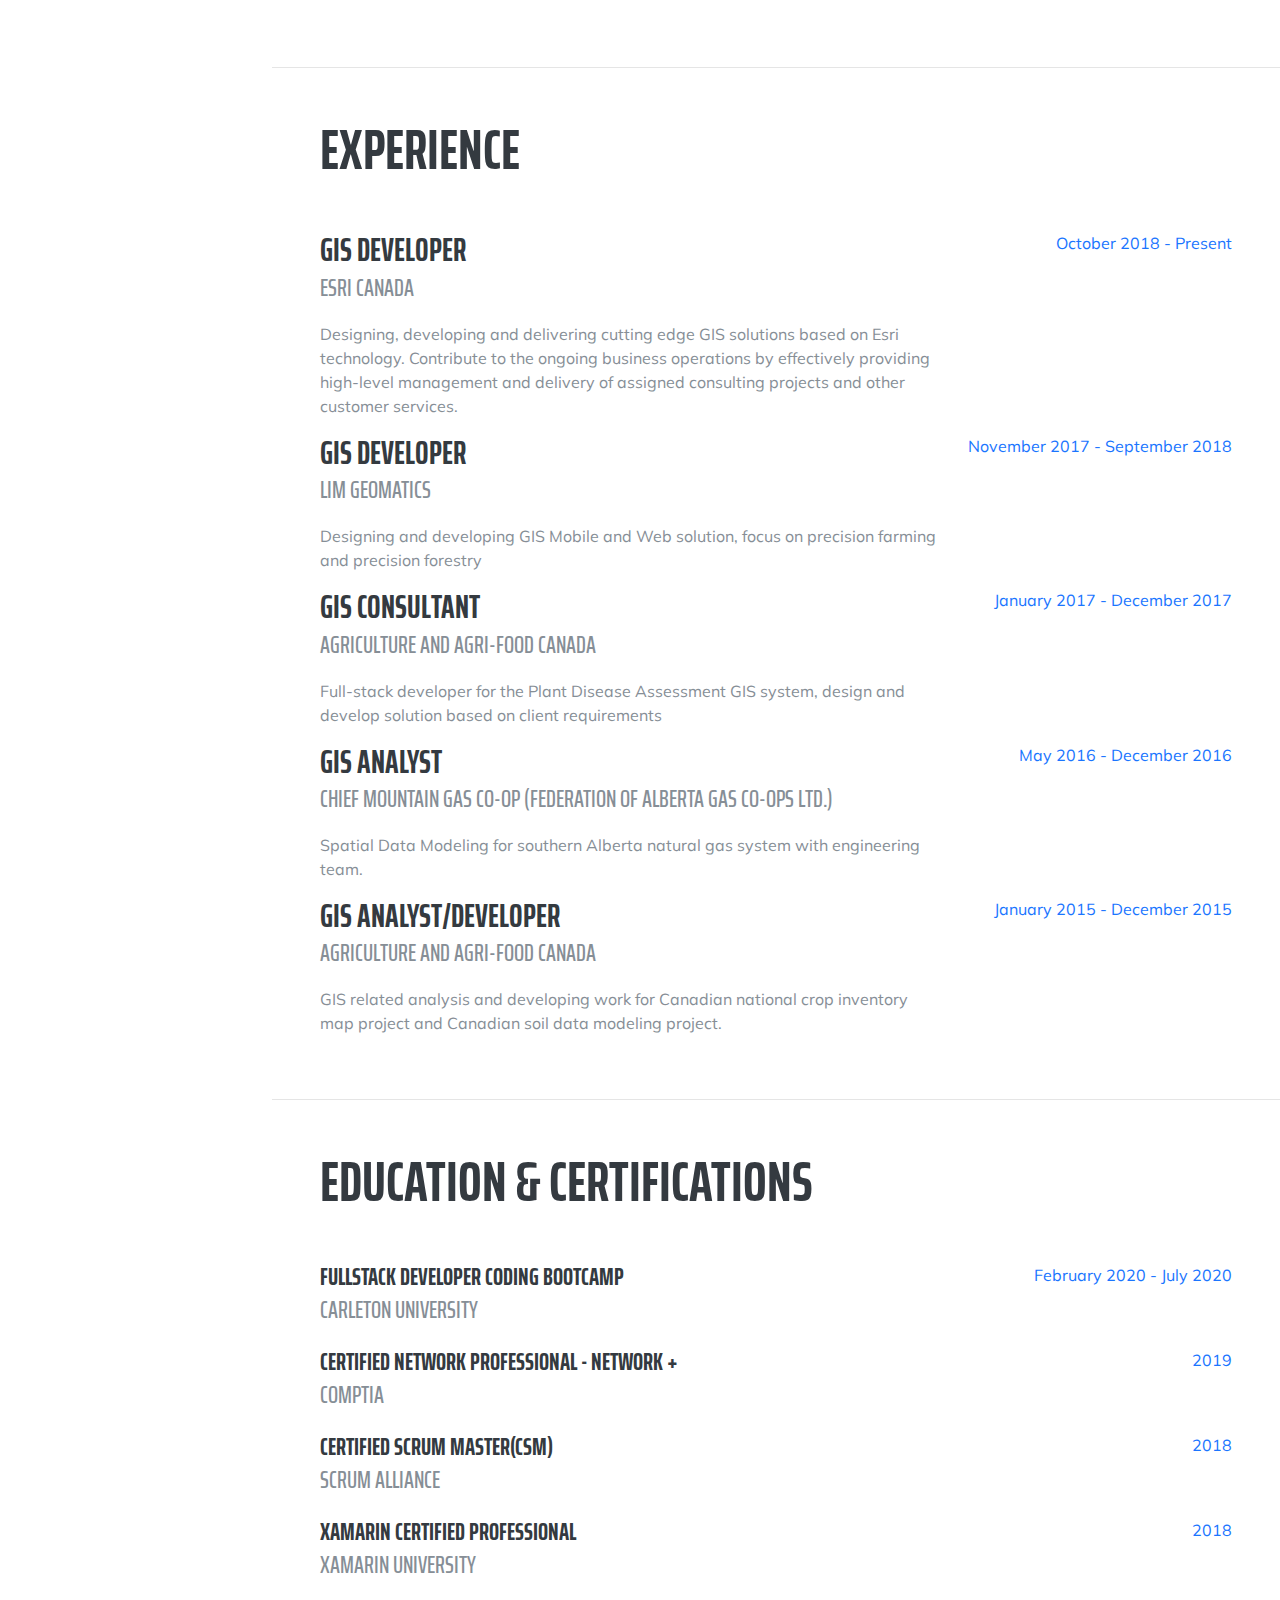
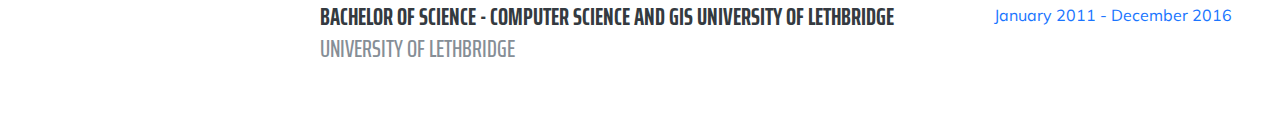
==== commit 935dc953: "change readme and update url" ====
--- a/index.html
+++ b/index.html
@@ -68,7 +68,7 @@
           <a href="mailto:maxguojiaqi@gmail.com">maxguojiaqi@gmail.com</a>
         </div>
         <div class="subheading mb-5">View My PDF Resume:
-          <a href="profile.pdf">Click Here</a>
+          <a href="Resume-MaxGuo.pdf">Click Here</a>
         </div>
         <p class="mb-2">GIS professional focus on GIS related system design, application development and business case analysis. </p>
         <p class="mb-2">Rich solution providing experience from many industies, including but not limit to: <strong> Forestry, Defence, Public Health, Disaster Response and Transpotation</strong></p>
@@ -148,11 +148,31 @@
 
         <div class="resume-item d-flex flex-column flex-md-row justify-content-between mb-4">
           <div class="resume-content">
+            <h3 class="mb-0">Sharit</h3>
+            <p>This is a mobile-first web application that allows users to create and edit a profile, create posts with photos (optional), like and add comments to posts, and view other users' profiles and posts.</p>
+            <img class="demoImage" src="./img/sharit.JPG" alt="shareit">
+            <p>Project URL: <a href="https://sharit-social-platform.herokuapp.com/signup-login">here</a></p>
+            <p>Github Repo: <a href="https://github.com/mila-mamat/Project2-Sharit">here</a></p>
+          </div>
+        </div>
+
+        <div class="resume-item d-flex flex-column flex-md-row justify-content-between mb-4">
+          <div class="resume-content">
             <h3 class="mb-0">Quiz Game</h3>
             <p>An application that generates timed quiz on JavaScript fundamentals and stores high scores. Scores will be added to a score board and can be viewed.</p>
             <img class="demoImage" src="https://github.com/Maxguojiaqi/Assignment4/raw/master/Assets/main.JPG" alt="quizeGame">
-            <p>Project URL: <a href="https://maxguojiaqi.github.io/Assignment4/index.html">here</a></p>
-            <p>Github Repo: <a href="https://github.com/Maxguojiaqi/Assignment4">here</a></p>
+            <p>Project URL: <a href="https://maxguojiaqi.github.io/Quiz-Game/index.html">here</a></p>
+            <p>Github Repo: <a href="https://github.com/Maxguojiaqi/Quiz-Game">here</a></p>
+          </div>
+        </div>
+
+        <div class="resume-item d-flex flex-column flex-md-row justify-content-between mb-4">
+          <div class="resume-content">
+            <h3 class="mb-0">Burger App</h3>
+            <p>Eat-Da-Burger! is a restaurant app that lets users input the names of burgers they'd like to eat</p>
+            <img class="demoImage" src="./img/Burger.JPG" alt="burgerApp">
+            <p>Project URL: <a href="https://afternoon-chamber-65403.herokuapp.com/">here</a></p>
+            <p>Github Repo: <a href="https://github.com/Maxguojiaqi/NodeExpressHandleBars">here</a></p>
           </div>
         </div>
 
@@ -161,8 +181,8 @@
             <h3 class="mb-0">Work Day Scheduler</h3>
             <p>A simple calendar application that allows the user to save events for each hour of the day.</p>
             <img class="demoImage" src="https://github.com/Maxguojiaqi/Assignment5/raw/master/Assets/sample.JPG" alt="dayScheduler">
-            <p>Project URL: <a href="https://maxguojiaqi.github.io/Assignment5/index.html">here</a></p>
-            <p>Github Repo: <a href="https://github.com/Maxguojiaqi/Assignment5">here</a></p>
+            <p>Project URL: <a href="https://maxguojiaqi.github.io/Work-Day-Scheduler/index.html">here</a></p>
+            <p>Github Repo: <a href="https://github.com/Maxguojiaqi/Work-Day-Scheduler">here</a></p>
           </div>
         </div>
 
@@ -171,8 +191,8 @@
             <h3 class="mb-0">Weather Dashboard</h3>
             <p>A simple Weather Dashboard that allows the user to retrive weather data for multiple cities.</p>
             <img class="demoImage" src="https://github.com/Maxguojiaqi/Assignment6/raw/master/Assets/sample.jpg" alt="weatherDashboard">
-            <p>Project URL: <a href="https://maxguojiaqi.github.io/Assignment6/index.html">here</a></p>
-            <p>Github Repo: <a href="https://github.com/Maxguojiaqi/Assignment6">here</a></p>
+            <p>Project URL: <a href="https://maxguojiaqi.github.io/Weather-Dashboard/index.html">here</a></p>
+            <p>Github Repo: <a href="https://github.com/Maxguojiaqi/Weather-Dashboard">here</a></p>
           </div>
           </div>
     </div>
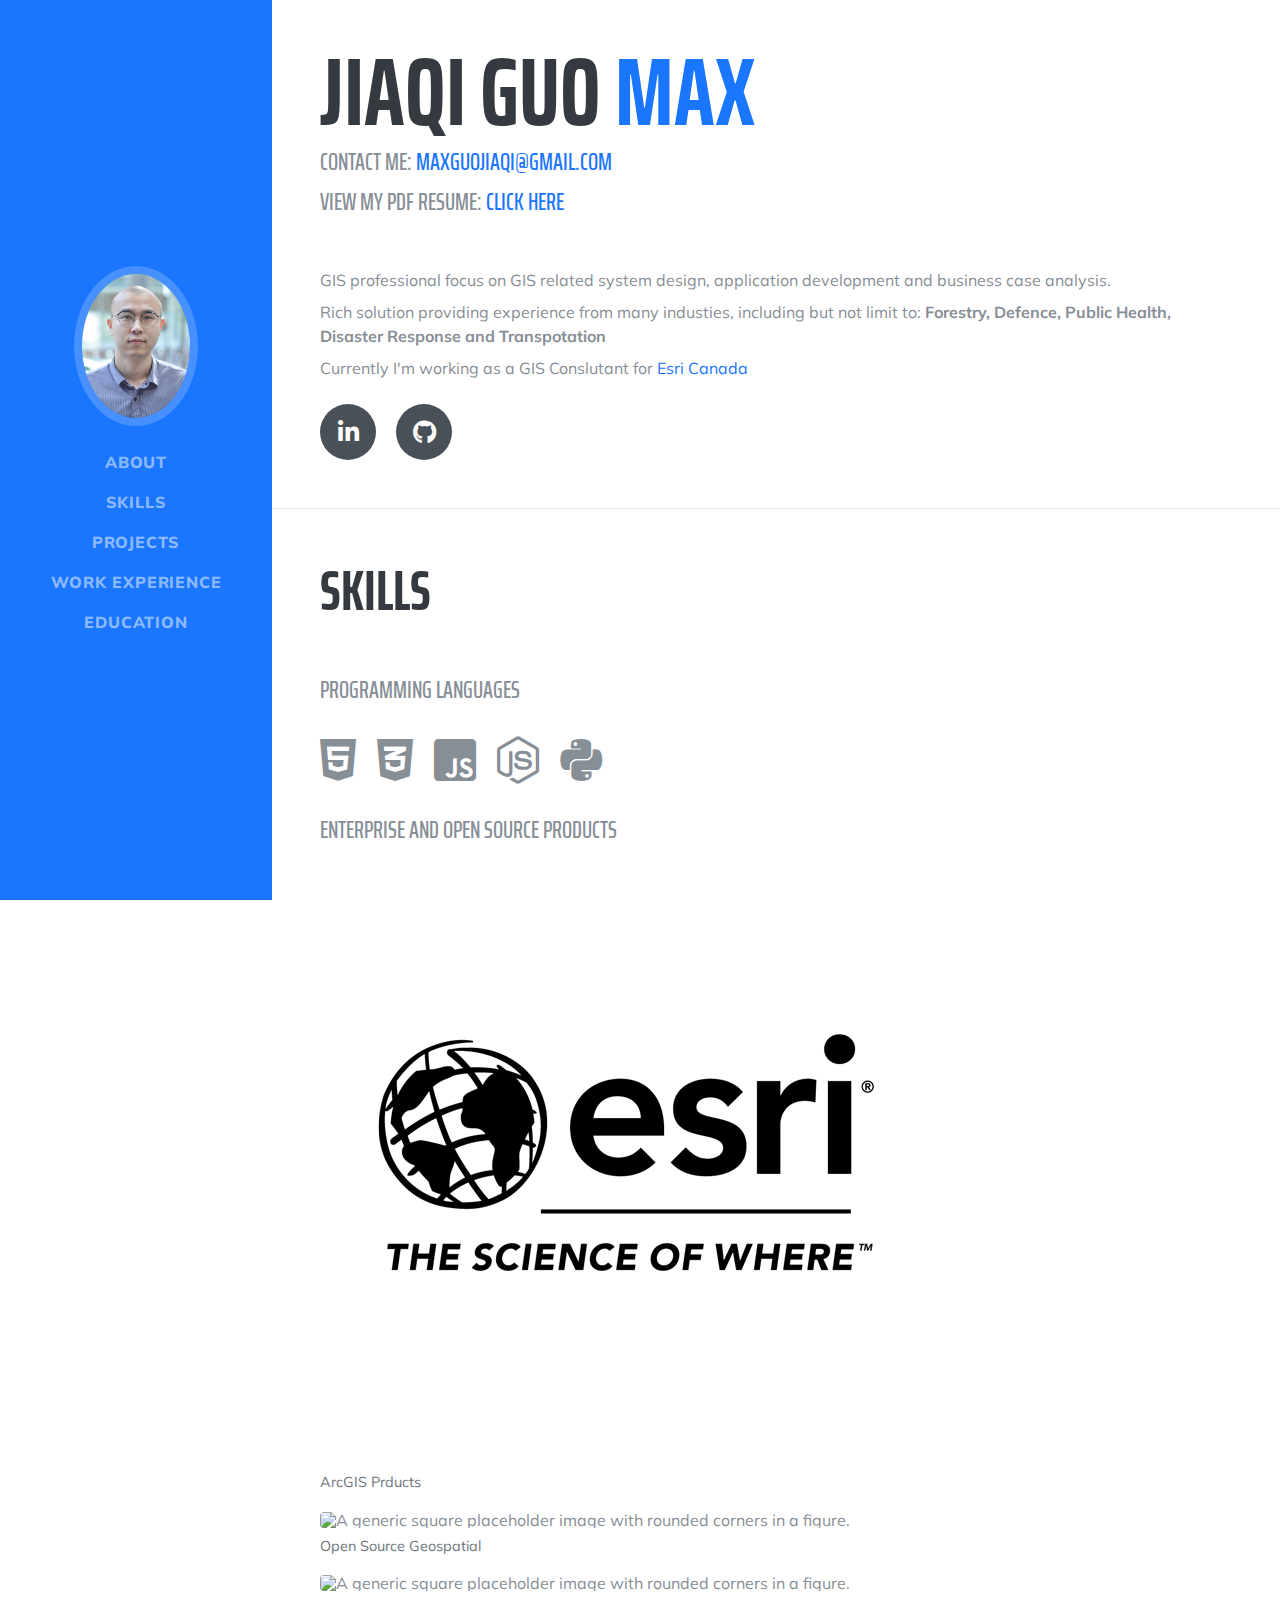
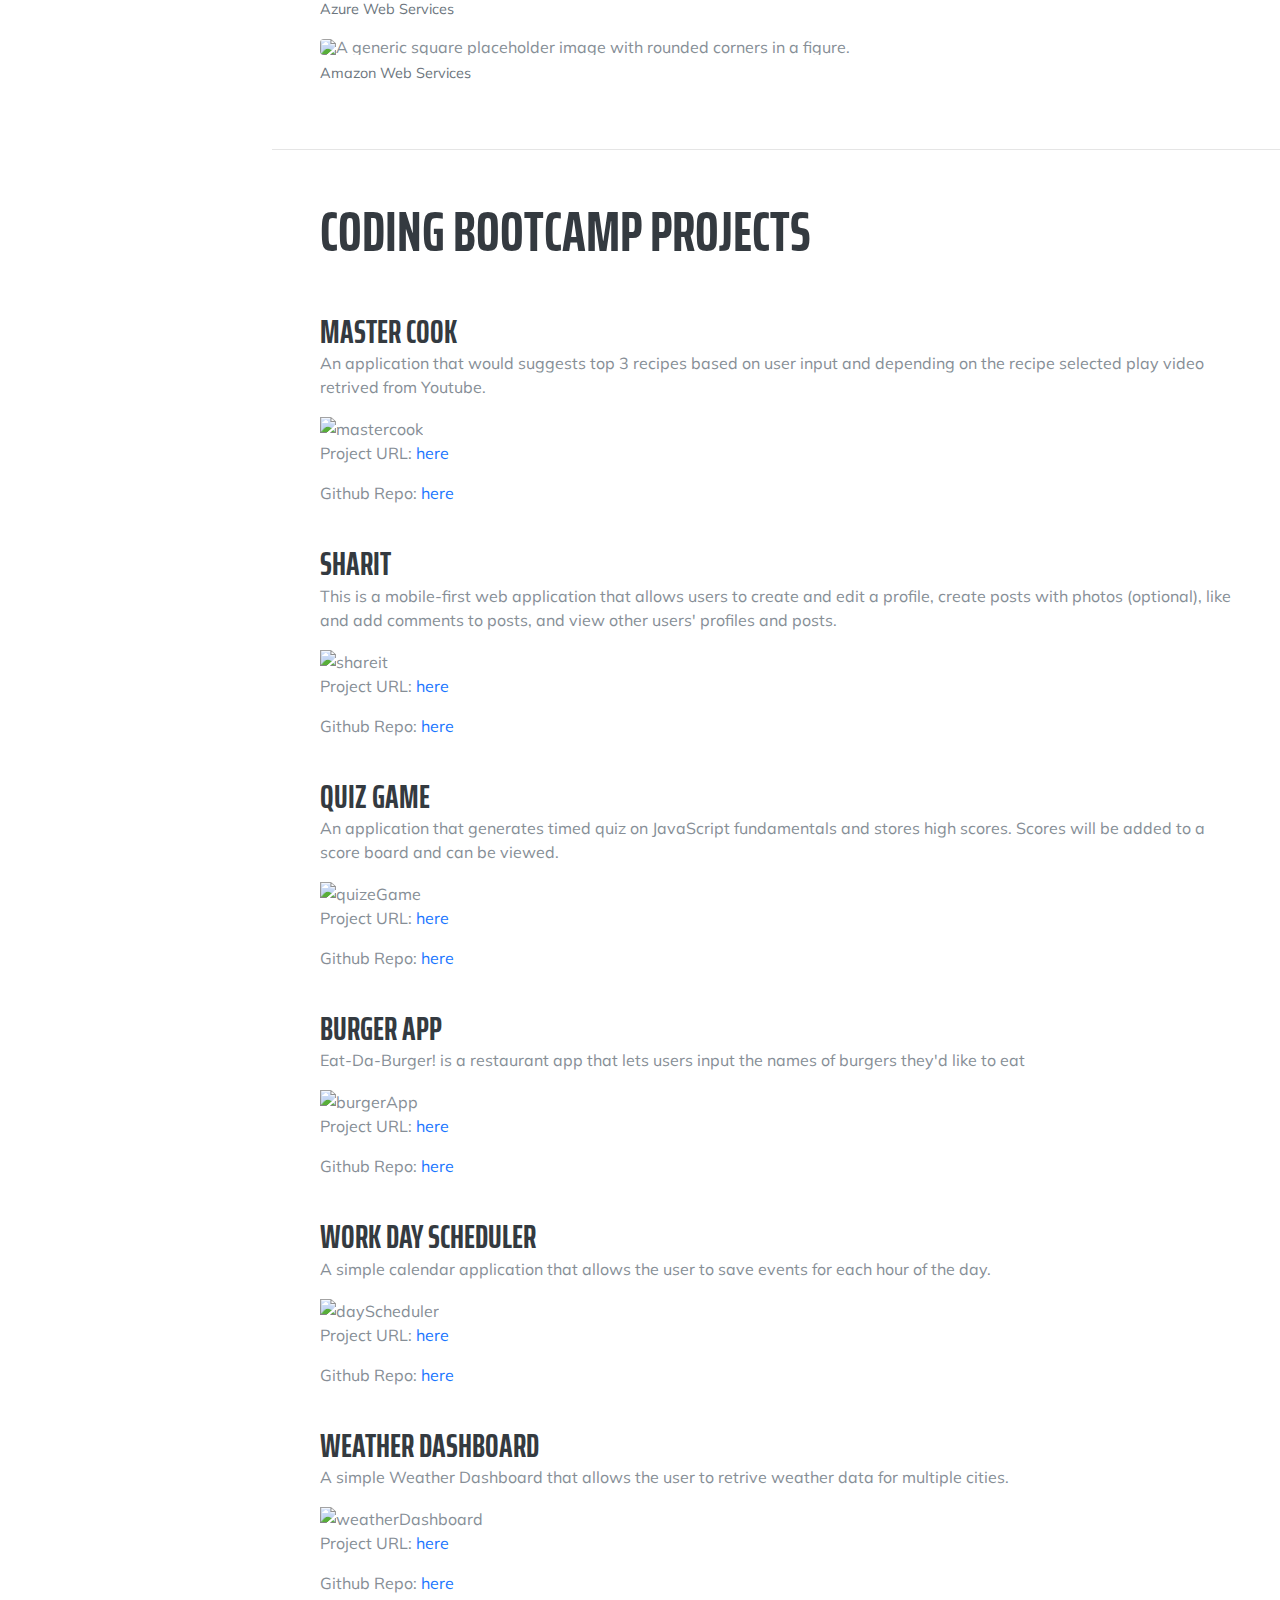
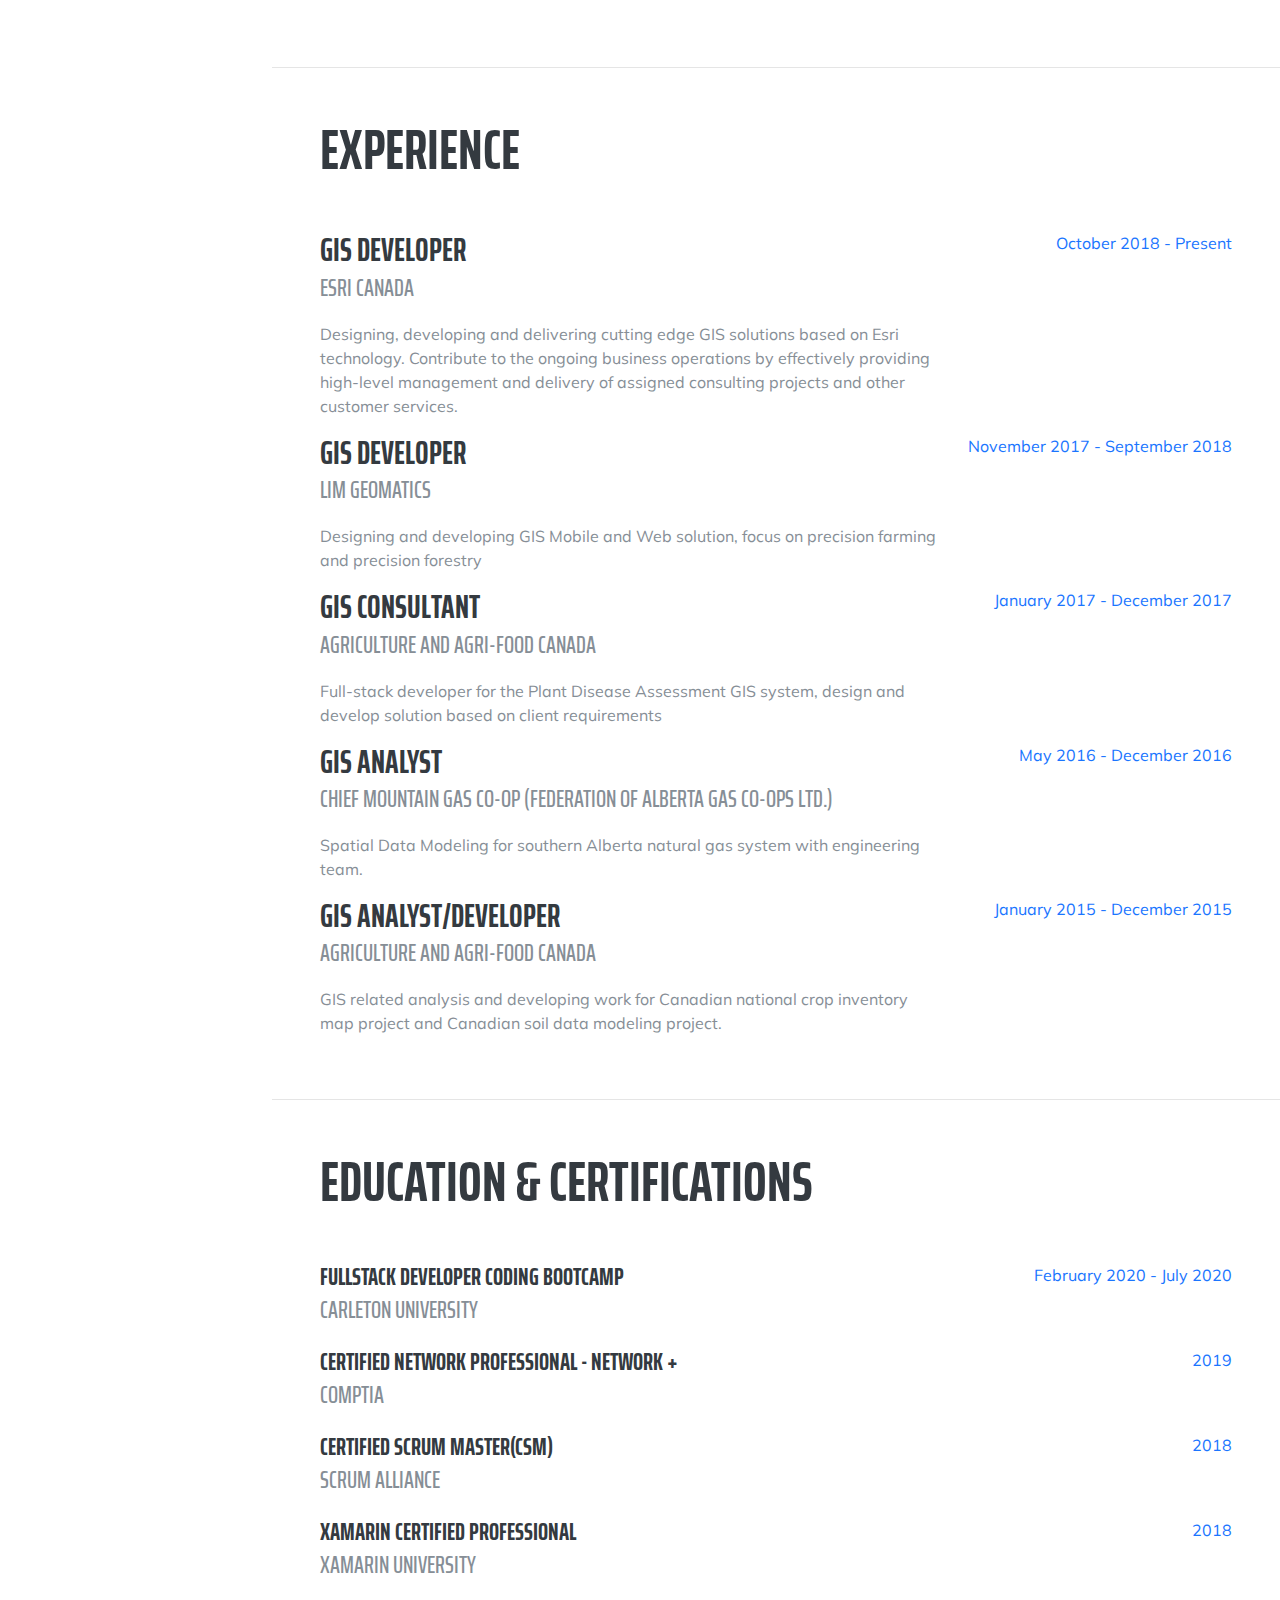
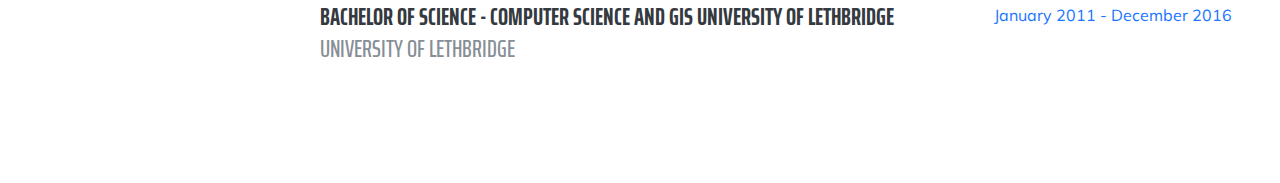
==== commit 92160295: "add line breaker to make sure the menu goes well" ====
--- a/index.html
+++ b/index.html
@@ -316,7 +316,10 @@
         </div>
       </div>
     </section>
+    <br>
+    <br>
   </div>
+
 
   <!-- Bootstrap core JavaScript -->
   <script src="utilities/jquery/jquery.min.js"></script>
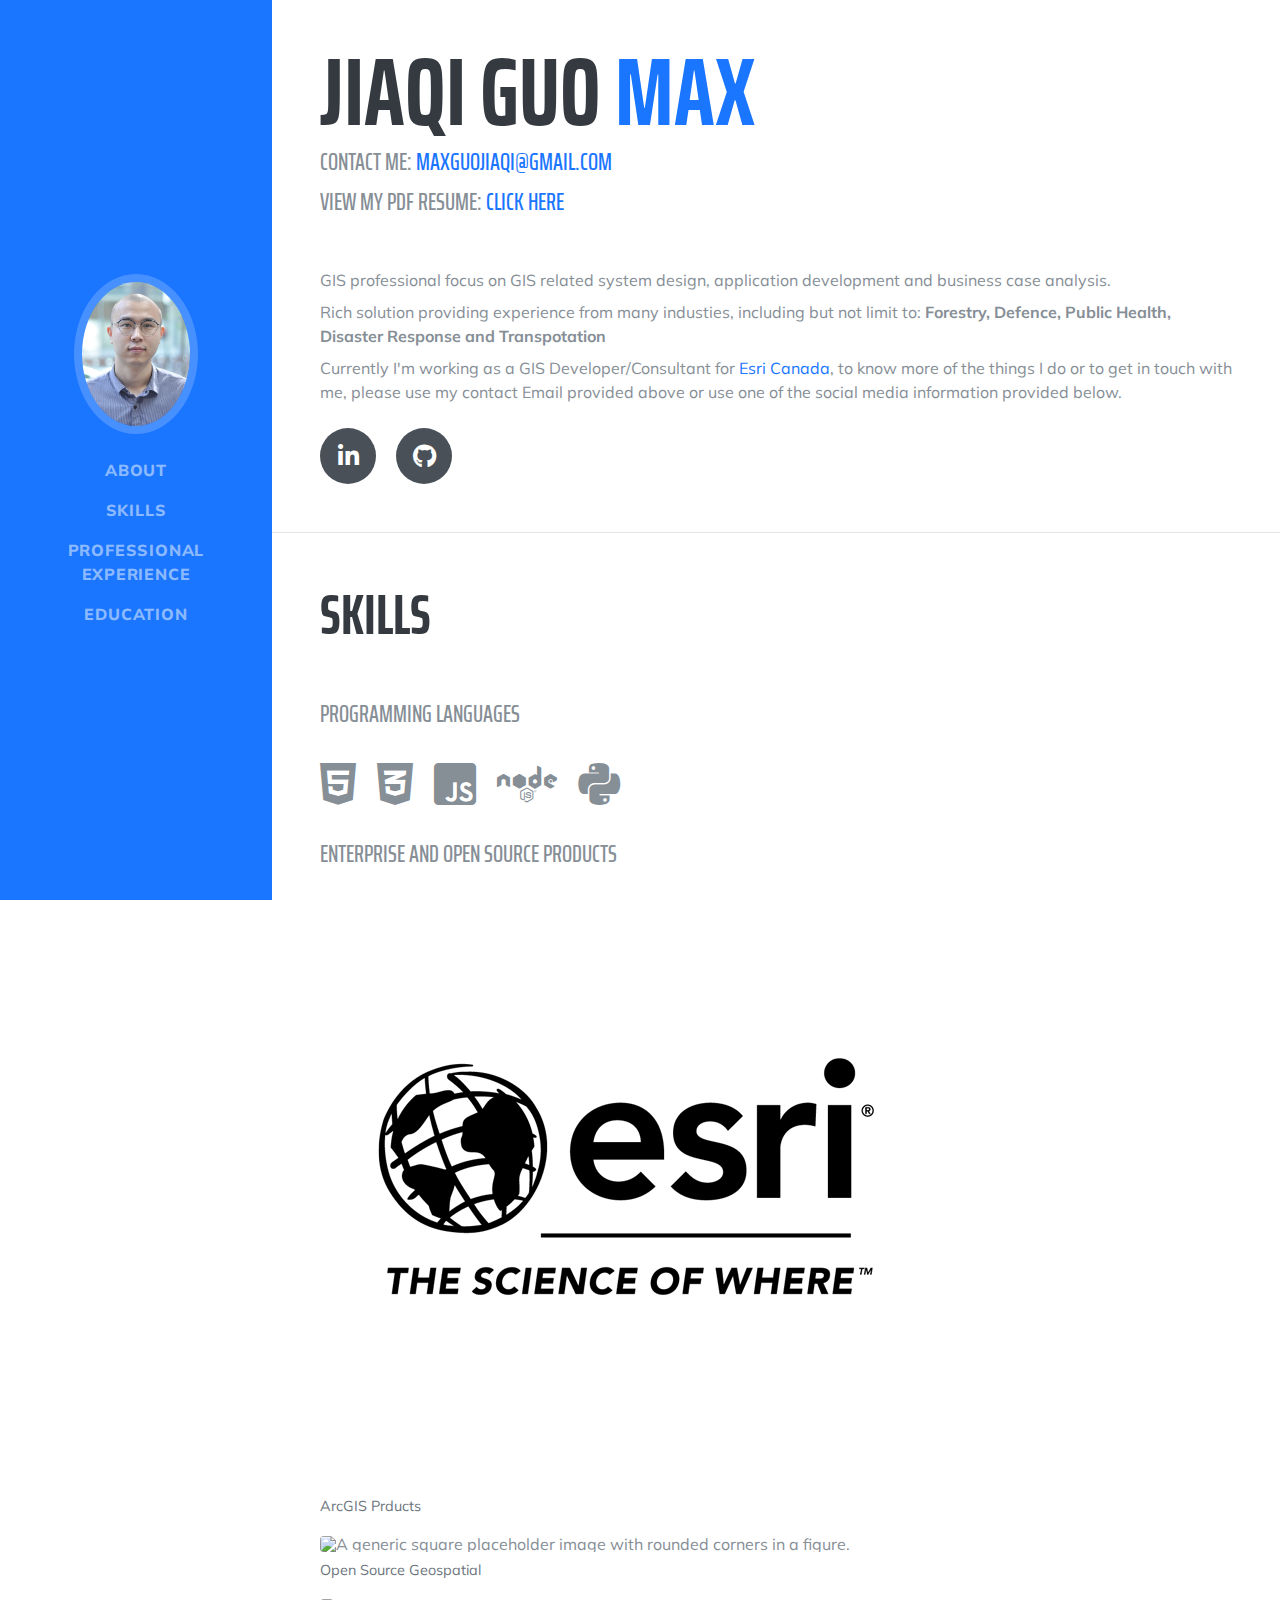
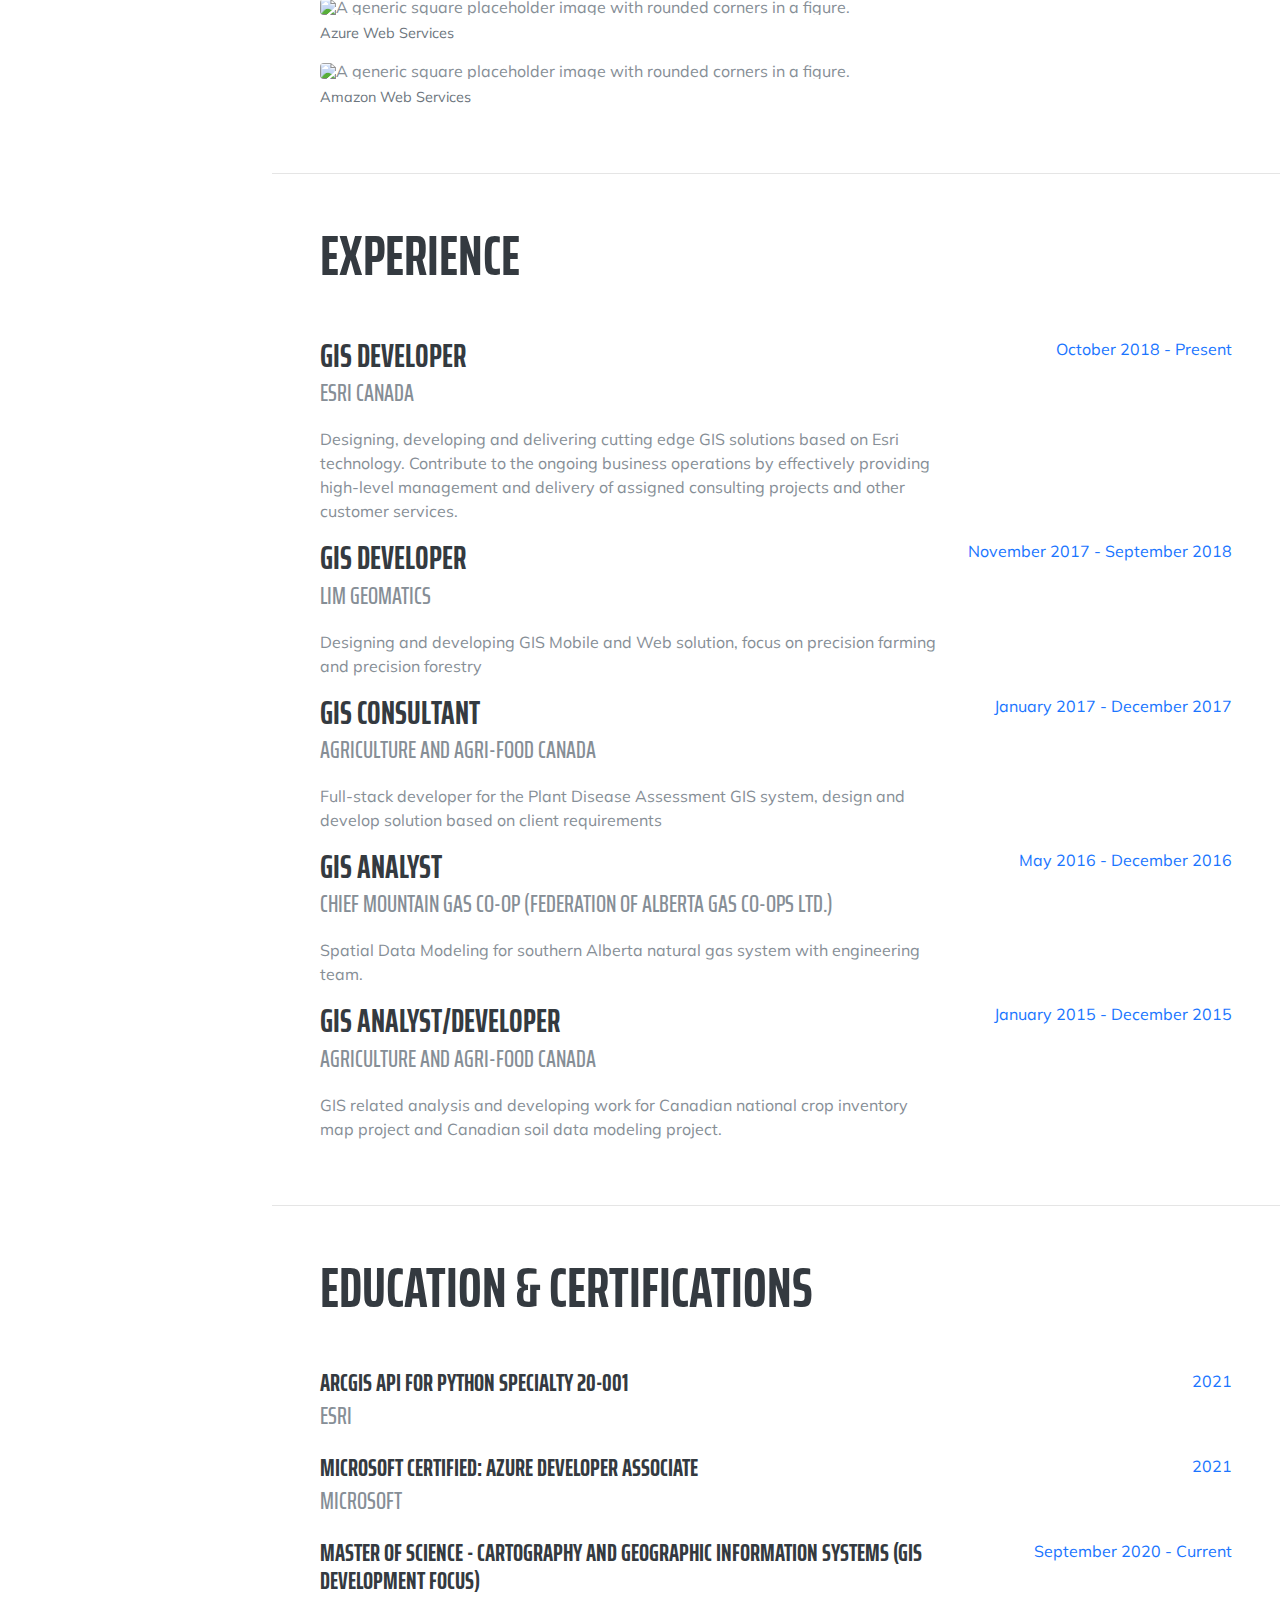
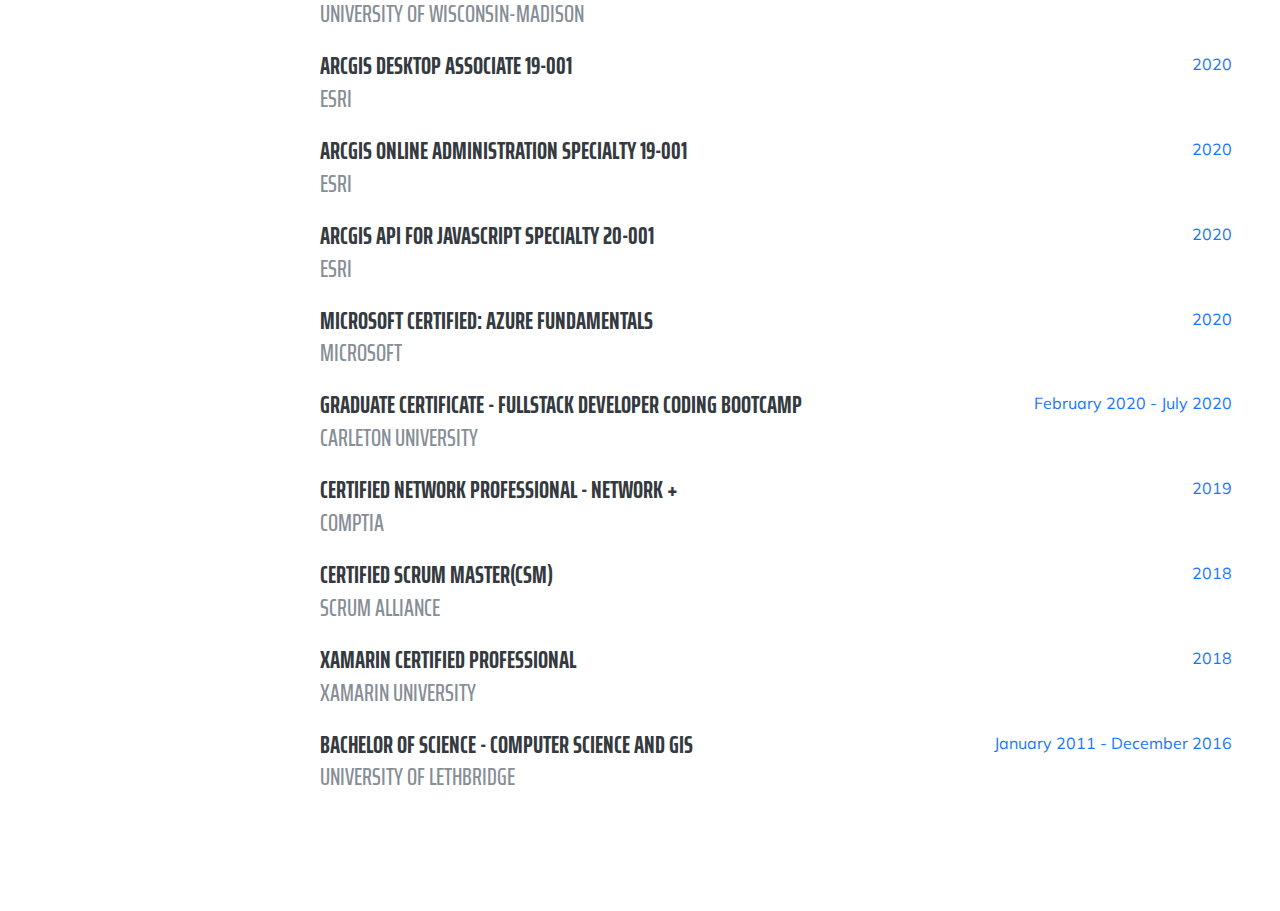
==== commit 4939cea4: "update and add modifications" ====
--- a/index.html
+++ b/index.html
@@ -45,10 +45,7 @@
           <a class="nav-link js-scroll-trigger" href="#skills">Skills</a>
         </li>
         <li class="nav-item">
-          <a class="nav-link js-scroll-trigger" href="#projects">Projects</a>
-        </li>
-        <li class="nav-item">
-          <a class="nav-link js-scroll-trigger" href="#experience">Work Experience</a>
+          <a class="nav-link js-scroll-trigger" href="#experience">Professional Experience</a>
         </li>
         <li class="nav-item">
           <a class="nav-link js-scroll-trigger" href="#education">Education</a>
@@ -72,7 +69,7 @@
         </div>
         <p class="mb-2">GIS professional focus on GIS related system design, application development and business case analysis. </p>
         <p class="mb-2">Rich solution providing experience from many industies, including but not limit to: <strong> Forestry, Defence, Public Health, Disaster Response and Transpotation</strong></p>
-        <p class="mb-4">Currently I'm working as a GIS Conslutant for <a href="https://esri.ca/en">Esri Canada</a></p>
+        <p class="mb-4">Currently I'm working as a GIS Developer/Consultant for <a href="https://esri.ca/en">Esri Canada</a>, to know more of the things I do or to get in touch with me, please use my contact Email provided above or use one of the social media information provided below.</p>
         <div class="social-icons">
           <a href="https://www.linkedin.com/in/maxguojiaqi">
             <i class="fab fa-linkedin-in"></i>
@@ -103,7 +100,7 @@
           </li>
 
           <li class="list-inline-item">
-            <i class="fab fa-node-js"></i>
+            <i class="fab fa-node"></i>
           </li>
 
           <li class="list-inline-item">
@@ -131,75 +128,6 @@
       </div>
     </section>
     <hr class="m-0">
-    <!-- Create projects section -->
-    <section class="resume-section p-3 p-lg-5 d-flex justify-content-center" id="projects">
-      <div class="w-100">
-        <h2 class="mb-5">Coding Bootcamp Projects</h2>
-
-        <div class="resume-item d-flex flex-column flex-md-row justify-content-between mb-4">
-          <div class="resume-content">
-            <h3 class="mb-0">Master Cook</h3>
-            <p>An application that would suggests top 3 recipes based on user input and depending on the recipe selected play video retrived from Youtube.</p>
-            <img class="demoImage" src="https://github.com/Maxguojiaqi/GroupProject1/raw/master/utilities/images/2.userinput.png" alt="mastercook">
-            <p>Project URL: <a href="https://maxguojiaqi.github.io/GroupProject1/index.html">here</a></p>
-            <p>Github Repo: <a href="https://github.com/Maxguojiaqi/GroupProject1">here</a></p>
-          </div>
-        </div>
-
-        <div class="resume-item d-flex flex-column flex-md-row justify-content-between mb-4">
-          <div class="resume-content">
-            <h3 class="mb-0">Sharit</h3>
-            <p>This is a mobile-first web application that allows users to create and edit a profile, create posts with photos (optional), like and add comments to posts, and view other users' profiles and posts.</p>
-            <img class="demoImage" src="./img/sharit.JPG" alt="shareit">
-            <p>Project URL: <a href="https://sharit-social-platform.herokuapp.com/signup-login">here</a></p>
-            <p>Github Repo: <a href="https://github.com/mila-mamat/Project2-Sharit">here</a></p>
-          </div>
-        </div>
-
-        <div class="resume-item d-flex flex-column flex-md-row justify-content-between mb-4">
-          <div class="resume-content">
-            <h3 class="mb-0">Quiz Game</h3>
-            <p>An application that generates timed quiz on JavaScript fundamentals and stores high scores. Scores will be added to a score board and can be viewed.</p>
-            <img class="demoImage" src="https://github.com/Maxguojiaqi/Assignment4/raw/master/Assets/main.JPG" alt="quizeGame">
-            <p>Project URL: <a href="https://maxguojiaqi.github.io/Quiz-Game/index.html">here</a></p>
-            <p>Github Repo: <a href="https://github.com/Maxguojiaqi/Quiz-Game">here</a></p>
-          </div>
-        </div>
-
-        <div class="resume-item d-flex flex-column flex-md-row justify-content-between mb-4">
-          <div class="resume-content">
-            <h3 class="mb-0">Burger App</h3>
-            <p>Eat-Da-Burger! is a restaurant app that lets users input the names of burgers they'd like to eat</p>
-            <img class="demoImage" src="./img/Burger.JPG" alt="burgerApp">
-            <p>Project URL: <a href="https://afternoon-chamber-65403.herokuapp.com/">here</a></p>
-            <p>Github Repo: <a href="https://github.com/Maxguojiaqi/NodeExpressHandleBars">here</a></p>
-          </div>
-        </div>
-
-        <div class="resume-item d-flex flex-column flex-md-row justify-content-between mb-4">
-          <div class="resume-content">
-            <h3 class="mb-0">Work Day Scheduler</h3>
-            <p>A simple calendar application that allows the user to save events for each hour of the day.</p>
-            <img class="demoImage" src="https://github.com/Maxguojiaqi/Assignment5/raw/master/Assets/sample.JPG" alt="dayScheduler">
-            <p>Project URL: <a href="https://maxguojiaqi.github.io/Work-Day-Scheduler/index.html">here</a></p>
-            <p>Github Repo: <a href="https://github.com/Maxguojiaqi/Work-Day-Scheduler">here</a></p>
-          </div>
-        </div>
-
-        <div class="resume-item d-flex flex-column flex-md-row justify-content-between mb-2">
-          <div class="resume-content">
-            <h3 class="mb-0">Weather Dashboard</h3>
-            <p>A simple Weather Dashboard that allows the user to retrive weather data for multiple cities.</p>
-            <img class="demoImage" src="https://github.com/Maxguojiaqi/Assignment6/raw/master/Assets/sample.jpg" alt="weatherDashboard">
-            <p>Project URL: <a href="https://maxguojiaqi.github.io/Weather-Dashboard/index.html">here</a></p>
-            <p>Github Repo: <a href="https://github.com/Maxguojiaqi/Weather-Dashboard">here</a></p>
-          </div>
-          </div>
-    </div>
-
-    </section>
-
-    <hr class="m-0">
     <!-- Create experience section -->
     <section class="resume-section p-3 p-lg-5 d-flex justify-content-center" id="experience">
       <div class="w-100">
@@ -271,7 +199,70 @@
         <h2 class="mb-5">Education &amp; Certifications</h2>
         <div class="resume-item d-flex flex-column flex-md-row justify-content-between mb-3">
           <div class="resume-content">
-            <h4 class="mb-0">Fullstack Developer Coding BootCamp</h4>
+            <h4 class="mb-0">ArcGIS API for Python Specialty 20-001</h4>
+            <div class="subheading mb-1">Esri</div>
+          </div>
+          <div class="resume-date text-md-right">
+            <span class="text-primary">2021</span>
+          </div>
+        </div>
+        <div class="resume-item d-flex flex-column flex-md-row justify-content-between mb-3">
+          <div class="resume-content">
+            <h4 class="mb-0">Microsoft Certified: Azure Developer Associate</h4>
+            <div class="subheading mb-1">Microsoft</div>
+          </div>
+          <div class="resume-date text-md-right">
+            <span class="text-primary">2021</span>
+          </div>
+        </div>
+        <div class="resume-item d-flex flex-column flex-md-row justify-content-between mb-3">
+          <div class="resume-content">
+            <h4 class="mb-0">Master of Science - Cartography and Geographic Information Systems (GIS Development Focus)</h4>
+            <div class="subheading mb-1">University of Wisconsin-Madison</div>
+          </div>
+          <div class="resume-date text-md-right">
+            <span class="text-primary">September 2020 - Current</span>
+          </div>
+        </div>
+        <div class="resume-item d-flex flex-column flex-md-row justify-content-between mb-3">
+          <div class="resume-content">
+            <h4 class="mb-0">ArcGIS Desktop Associate 19-001</h4>
+            <div class="subheading mb-1">Esri</div>
+          </div>
+          <div class="resume-date text-md-right">
+            <span class="text-primary">2020</span>
+          </div>
+        </div>
+        <div class="resume-item d-flex flex-column flex-md-row justify-content-between mb-3">
+          <div class="resume-content">
+            <h4 class="mb-0">ArcGIS Online Administration Specialty 19-001</h4>
+            <div class="subheading mb-1">Esri</div>
+          </div>
+          <div class="resume-date text-md-right">
+            <span class="text-primary">2020</span>
+          </div>
+        </div>
+        <div class="resume-item d-flex flex-column flex-md-row justify-content-between mb-3">
+          <div class="resume-content">
+            <h4 class="mb-0">ArcGIS API for JavaScript Specialty 20-001</h4>
+            <div class="subheading mb-1">Esri</div>
+          </div>
+          <div class="resume-date text-md-right">
+            <span class="text-primary">2020</span>
+          </div>
+        </div>
+        <div class="resume-item d-flex flex-column flex-md-row justify-content-between mb-3">
+          <div class="resume-content">
+            <h4 class="mb-0">Microsoft Certified: Azure Fundamentals</h4>
+            <div class="subheading mb-1">Microsoft</div>
+          </div>
+          <div class="resume-date text-md-right">
+            <span class="text-primary">2020</span>
+          </div>
+        </div>
+        <div class="resume-item d-flex flex-column flex-md-row justify-content-between mb-3">
+          <div class="resume-content">
+            <h4 class="mb-0">Graduate Certificate - Fullstack Developer Coding BootCamp</h4>
             <div class="subheading mb-1">Carleton University‎</div>
           </div>
           <div class="resume-date text-md-right">
@@ -307,7 +298,7 @@
         </div>
         <div class="resume-item d-flex flex-column flex-md-row justify-content-between mb-3">
           <div class="resume-content">
-            <h4 class="mb-0"> Bachelor of Science - Computer Science and GIS University of Lethbridge</h4>
+            <h4 class="mb-0"> Bachelor of Science - Computer Science and GIS </h4>
             <div class="subheading mb-1">University of Lethbridge</div>
           </div>
           <div class="resume-date text-md-right">
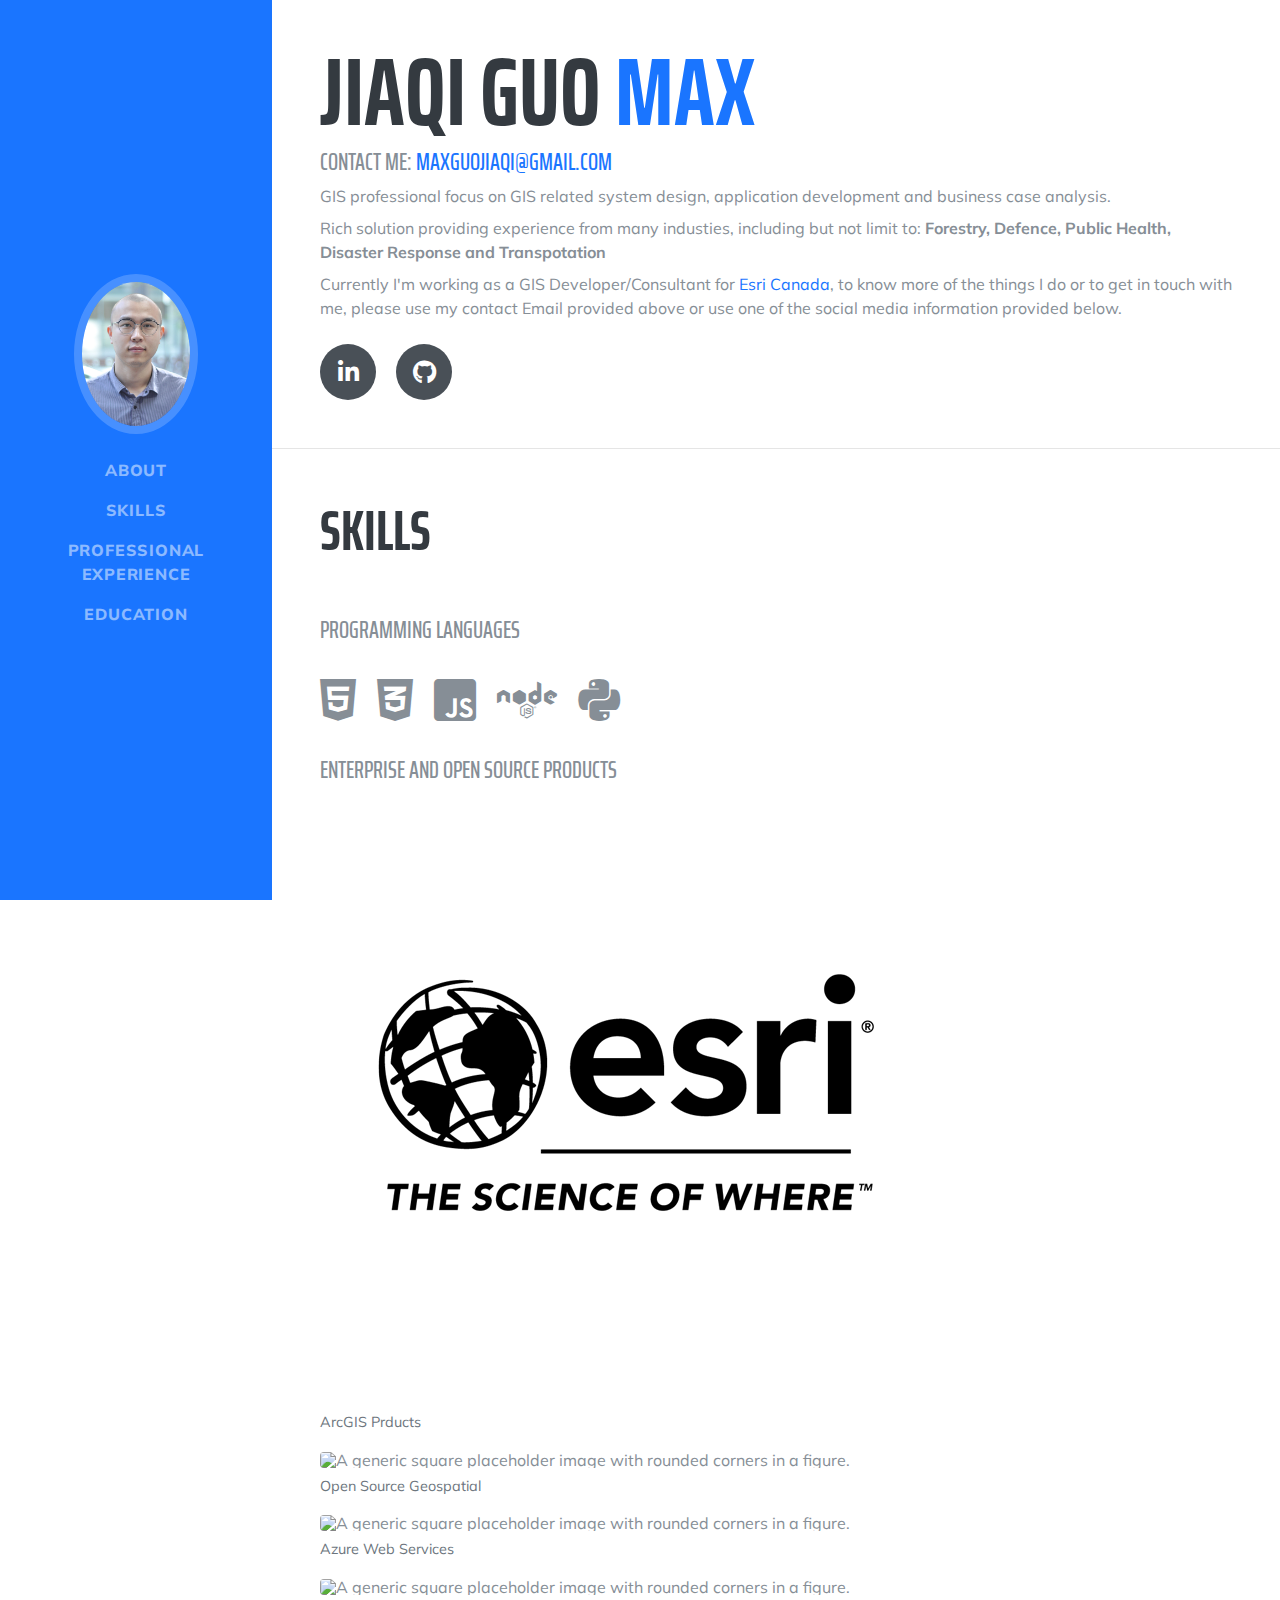
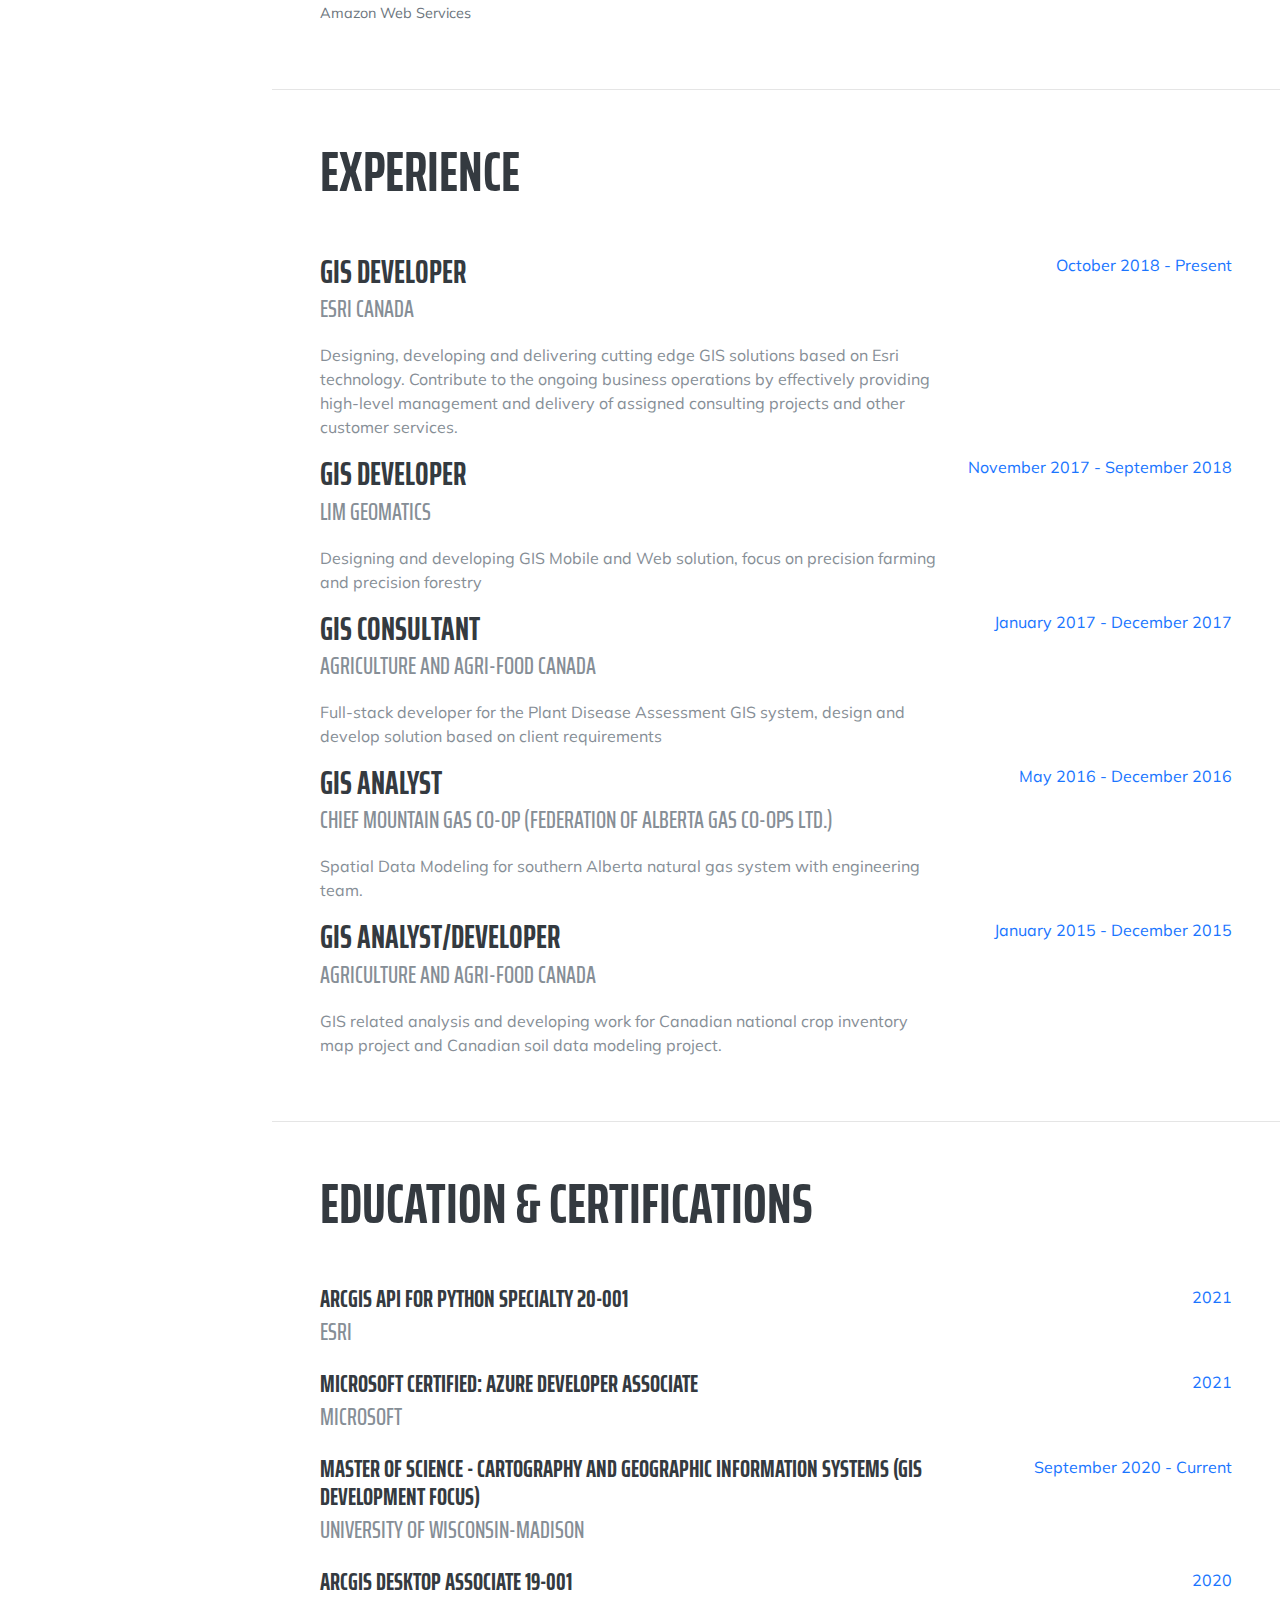
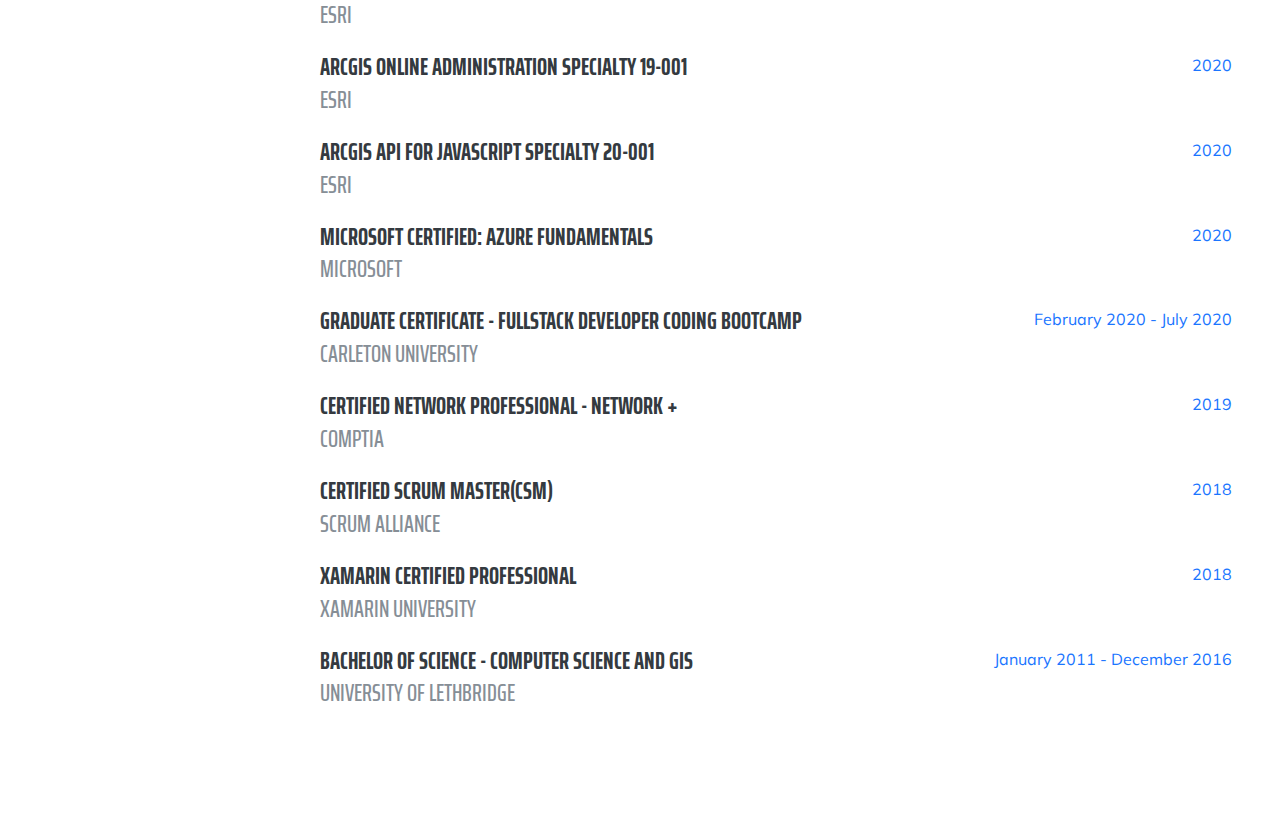
==== commit 1a56ffdd: "Update index.html" ====
--- a/index.html
+++ b/index.html
@@ -64,9 +64,6 @@
         <div class="subheading mb-1">Contact Me:
           <a href="mailto:maxguojiaqi@gmail.com">maxguojiaqi@gmail.com</a>
         </div>
-        <div class="subheading mb-5">View My PDF Resume:
-          <a href="Resume-MaxGuo.pdf">Click Here</a>
-        </div>
         <p class="mb-2">GIS professional focus on GIS related system design, application development and business case analysis. </p>
         <p class="mb-2">Rich solution providing experience from many industies, including but not limit to: <strong> Forestry, Defence, Public Health, Disaster Response and Transpotation</strong></p>
         <p class="mb-4">Currently I'm working as a GIS Developer/Consultant for <a href="https://esri.ca/en">Esri Canada</a>, to know more of the things I do or to get in touch with me, please use my contact Email provided above or use one of the social media information provided below.</p>
